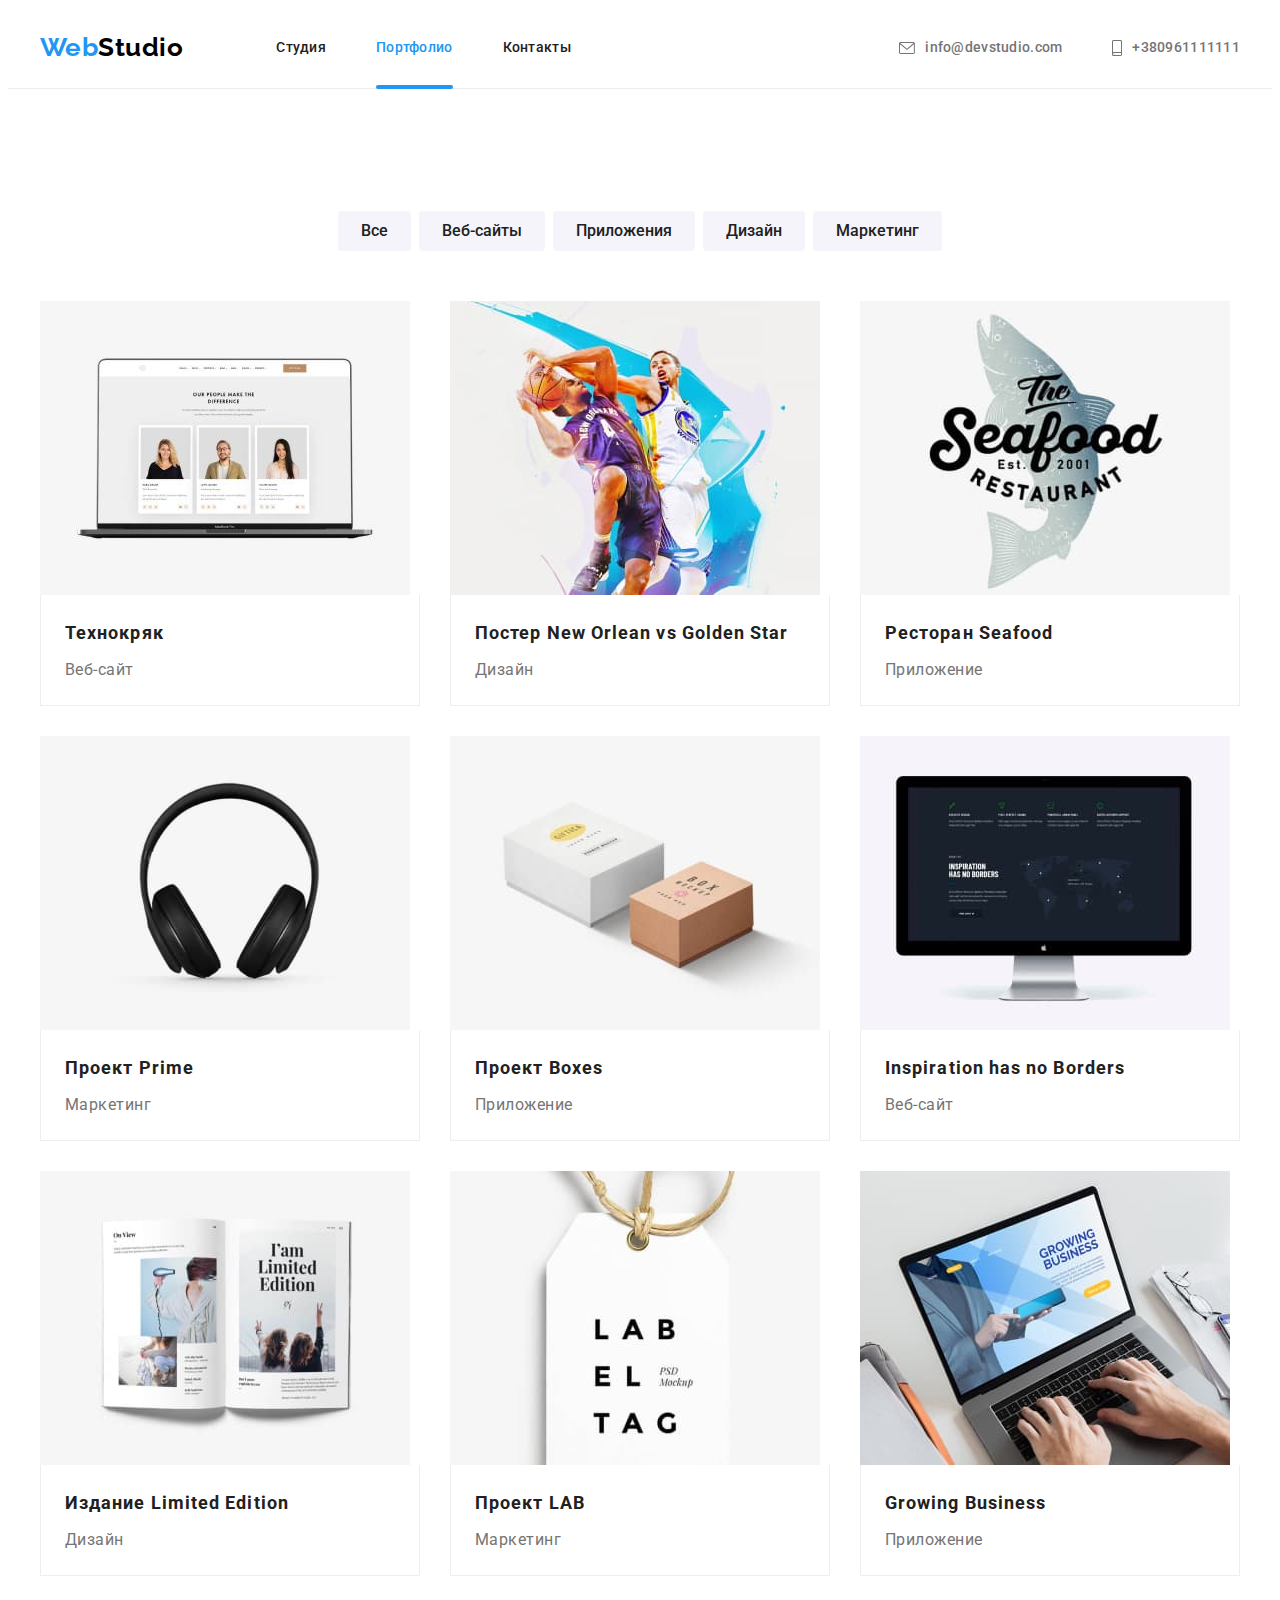
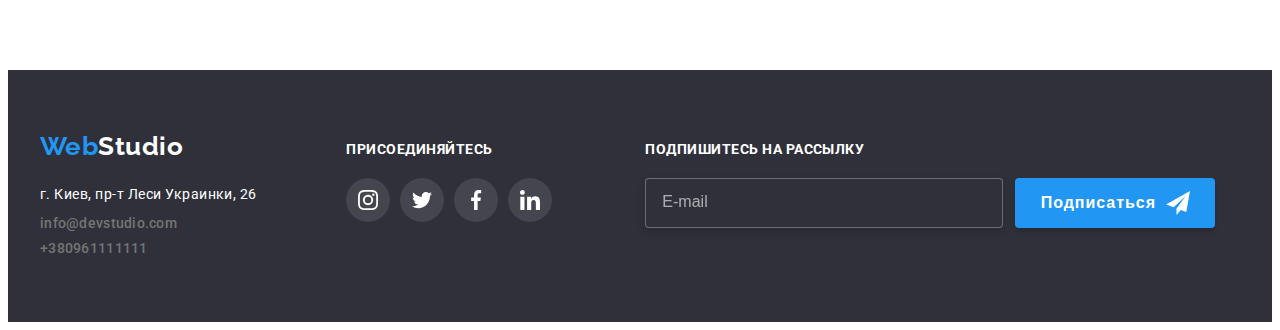
==== portfolio.html @ e036fa30 "clone repositories" ====
<!DOCTYPE html>
<html lang="ru">
  <head>
    <meta charset="UTF-8" />
    <meta http-equiv="X-UA-Compatible" content="IE=edge" />
    <meta name="viewport" content="width=device-width, initial-scale=1.0" />
    <title>Portfolio</title>
    <link rel="preconnect" href="https://fonts.googleapis.com" />
    <link rel="preconnect" href="https://fonts.gstatic.com" crossorigin />
    <link
      href="https://fonts.googleapis.com/css2?family=Raleway:wght@700&family=Roboto:wght@400;500;700;900&display=swap"
      rel="stylesheet"
    />
    <link
      rel="stylesheet"
      href="https://cdnjs.cloudflare.com/ajax/libs/modern-normalize/1.1.0/modern-normalize.min.css"
      integrity="sha512-wpPYUAdjBVSE4KJnH1VR1HeZfpl1ub8YT/NKx4PuQ5NmX2tKuGu6U/JRp5y+Y8XG2tV+wKQpNHVUX03MfMFn9Q=="
      crossorigin="anonymous"
      referrerpolicy="no-referrer"
    />
    <link rel="stylesheet" href="./css/style.css" />
  </head>
  <body class="body">
    <header class="page-header">
      <!-- Навигация по сайту -->
      <div class="container">
        <div class="container-flex">
          <nav class="container-flex">
            <a class="logo" href="./index.html" lang="en">
              <span class="logo-style">Web</span>Studio
            </a>
            <ul class="site-nav">
              <li class="list">
                <a class="link" href="./index.html">Студия</a>
              </li>

              <li class="list">
                <a class="link link-style" href="./portfolio.html">Портфолио</a>
              </li>

              <li class="list">
                <a class="link" href="">Контакты</a>
              </li>
            </ul>
          </nav>
          <!-- Контакты -->
          <ul class="contacts">
            <li class="list">
              <a class="link" href="mailto:info@devstudio.com">
                <svg class="contacts-icon" width="16px" height="12px">
                  <use href="./images/sprite.svg#icon-envelope"></use>
                </svg>
                info@devstudio.com
              </a>
            </li>

            <li class="list">
              <a class="link" href="tel:+380961111111">
                <svg class="contacts-icon" width="10px" height="16px">
                  <use href="./images/sprite.svg#icon-smartphone"></use>
                </svg>
                +380961111111
              </a>
            </li>
          </ul>
        </div>
      </div>
    </header>

    <!-- Продукты студии -->
    <main>
      <section class="section">
        <div class="container">
          <h2 class="hidden">Перечень продуктов</h2>
          <ul class="button">
            <li class="list">
              <button class="list-button" type="button">Все</button>
            </li>
            <li class="list">
              <button class="list-button" type="button">Веб-сайты</button>
            </li>
            <li class="list">
              <button class="list-button" type="button">Приложения</button>
            </li>
            <li class="list">
              <button class="list-button" type="button">Дизайн</button>
            </li>
            <li class="list">
              <button class="list-button" type="button">Маркетинг</button>
            </li>
          </ul>
          <ul class="products-list">
            <li class="our-products">
              <div class="product-card">
                <a class="link" href="">
                  <div class="product-thumb">
                    <img
                      src="./images/img-technokryak.jpg"
                      alt="Сайт технокряк"
                    />
                    <div class="product-overlay">
                      <p class="product-thumb-text">
                        Технокряк это современная площадка распространения
                        коронавируса. Компании используют эту платформу для
                        цифрового шпионажа и атак на защищённые сервера
                        конкурентов.
                      </p>
                    </div>
                  </div>

                  <div class="img-description">
                    <h3 class="item">Технокряк</h3>
                    <p class="item-description">Веб-сайт</p>
                  </div>
                </a>
              </div>
            </li>

            <li class="our-products">
              <div class="product-card">
                <a class="link" href="">
                  <div class="product-thumb">
                    <img
                      src="./images/img-poster.jpg"
                      alt="Постер NewNew Orlean vs Golden Star"
                    />
                    <div class="product-overlay">
                      <p class="product-thumb-text">
                        Технокряк это современная площадка распространения
                        коронавируса. Компании используют эту платформу для
                        цифрового шпионажа и атак на защищённые сервера
                        конкурентов.
                      </p>
                    </div>
                  </div>
                  <div class="img-description">
                    <h3 class="item">Постер New Orlean vs Golden Star</h3>
                    <p class="item-description">Дизайн</p>
                  </div>
                </a>
              </div>
            </li>

            <li class="our-products">
              <div class="product-card">
                <a class="link" href="">
                  <div class="product-thumb">
                    <img
                      src="./images/img-seafood.jpg"
                      alt="Приложение Ресторан Seafood"
                    />
                    <div class="product-overlay">
                      <p class="product-thumb-text">
                        Технокряк это современная площадка распространения
                        коронавируса. Компании используют эту платформу для
                        цифрового шпионажа и атак на защищённые сервера
                        конкурентов.
                      </p>
                    </div>
                  </div>

                  <div class="img-description">
                    <h3 class="item">Ресторан Seafood</h3>
                    <p class="item-description">Приложение</p>
                  </div>
                </a>
              </div>
            </li>

            <li class="our-products">
              <div class="product-card">
                <a class="link" href="">
                  <div class="product-thumb">
                    <img
                      src="./images/img-prime.jpg"
                      alt="Наушники, проект Prime"
                    />
                    <div class="product-overlay">
                      <p class="product-thumb-text">
                        Технокряк это современная площадка распространения
                        коронавируса. Компании используют эту платформу для
                        цифрового шпионажа и атак на защищённые сервера
                        конкурентов.
                      </p>
                    </div>
                  </div>

                  <div class="img-description">
                    <h3 class="item">Проект Prime</h3>
                    <p class="item-description">Маркетинг</p>
                  </div>
                </a>
              </div>
            </li>

            <li class="our-products">
              <div class="product-card">
                <a class="link" href="">
                  <div class="product-thumb">
                    <img src="./images/img-boxes.jpg" alt="Проект Boxes" />
                    <div class="product-overlay">
                      <p class="product-thumb-text">
                        Технокряк это современная площадка распространения
                        коронавируса. Компании используют эту платформу для
                        цифрового шпионажа и атак на защищённые сервера
                        конкурентов.
                      </p>
                    </div>
                  </div>

                  <div class="img-description">
                    <h3 class="item">Проект Boxes</h3>
                    <p class="item-description">Приложение</p>
                  </div>
                </a>
              </div>
            </li>

            <li class="our-products">
              <div class="product-card">
                <a class="link" href="">
                  <div class="product-thumb">
                    <img
                      src="./images/img-site.jpg"
                      alt="Веб-сайт Inspiration has no Borders"
                    />
                    <div class="product-overlay">
                      <p class="product-thumb-text">
                        Технокряк это современная площадка распространения
                        коронавируса. Компании используют эту платформу для
                        цифрового шпионажа и атак на защищённые сервера
                        конкурентов.
                      </p>
                    </div>
                  </div>

                  <div class="img-description">
                    <h3 class="item">Inspiration has no Borders</h3>
                    <p class="item-description">Веб-сайт</p>
                  </div>
                </a>
              </div>
            </li>

            <li class="our-products">
              <div class="product-card">
                <a class="link" href="">
                  <div class="product-thumb">
                    <img
                      src="./images/img-design.jpg"
                      alt="Презинтация книги, Издание Limited Edition"
                    />
                    <div class="product-overlay">
                      <p class="product-thumb-text">
                        Технокряк это современная площадка распространения
                        коронавируса. Компании используют эту платформу для
                        цифрового шпионажа и атак на защищённые сервера
                        конкурентов.
                      </p>
                    </div>
                  </div>

                  <div class="img-description">
                    <h3 class="item">Издание Limited Edition</h3>
                    <p class="item-description">Дизайн</p>
                  </div>
                </a>
              </div>
            </li>

            <li class="our-products">
              <div class="product-card">
                <a class="link" href="">
                  <div class="product-thumb">
                    <img src="./images/img-lab.jpg" alt="Проект LAB" />
                    <div class="product-overlay">
                      <p class="product-thumb-text">
                        Технокряк это современная площадка распространения
                        коронавируса. Компании используют эту платформу для
                        цифрового шпионажа и атак на защищённые сервера
                        конкурентов.
                      </p>
                    </div>
                  </div>

                  <div class="img-description">
                    <h3 class="item">Проект LAB</h3>
                    <p class="item-description">Маркетинг</p>
                  </div>
                </a>
              </div>
            </li>

            <li class="our-products">
              <div class="product-card">
                <a class="link" href="">
                  <div class="product-thumb">
                    <img
                      src="./images/img-app.jpg"
                      alt="Презентация приложения GrowingBusiness"
                    />
                    <div class="product-overlay">
                      <p class="product-thumb-text">
                        Технокряк это современная площадка распространения
                        коронавируса. Компании используют эту платформу для
                        цифрового шпионажа и атак на защищённые сервера
                        конкурентов.
                      </p>
                    </div>
                  </div>

                  <div class="img-description">
                    <h3 class="item">Growing Business</h3>
                    <p class="item-description">Приложение</p>
                  </div>
                </a>
              </div>
            </li>
          </ul>
        </div>
      </section>
    </main>
    <!-- Подвал -->
    <footer class="footer">
      <div class="container footer-container">
        <div class="contact-thumb">
          <a class="logo" href="./index.html" lang="en">
            <span class="logo-style">Web</span
            ><span class="logo-style-footer">Studio</span></a
          >
          <address class="footer-text">г. Киев, пр-т Леси Украинки, 26</address>
          <ul class="footer-contacts-list">
            <li class="list">
              <a class="link" href="mailto:info@devstudio.com"
                >info@devstudio.com</a
              >
            </li>

            <li class="list">
              <a class="link" href="tel:+380961111111">+380961111111</a>
            </li>
          </ul>
        </div>
        <div class="social-footer">
          <p class="social-text">присоединяйтесь</p>
          <div class="social-flex">
            <a class="footer-social-link" href="">
              <svg class="social-icon" width="20px" height="20px">
                <use href="./images/sprite.svg#icon-instagram"></use>
              </svg>
            </a>
            <a class="footer-social-link" href="">
              <svg class="social-icon" width="20px" height="20px">
                <use href="./images/sprite.svg#icon-twitter"></use>
              </svg>
            </a>
            <a class="footer-social-link" href="">
              <svg class="social-icon" width="20px" height="20px">
                <use href="./images/sprite.svg#icon-facebook"></use>
              </svg>
            </a>
            <a class="footer-social-link" href="">
              <svg class="social-icon" width="20px" height="20px">
                <use href="./images/sprite.svg#icon-linkedin"></use>
              </svg>
            </a>
          </div>
        </div>
        <form class="form-footer">
          <div class="form-direction">
            <label for="mail" class="form-label">Подпишитесь на рассылку</label>
            <input
              type="email"
              name="mail"
              id="mail"
              class="form-input"
              placeholder="E-mail"
            />
          </div>
          <button class="footer-btn" type="submit">
            Подписаться
            <svg class="icon-send" width="24px" height="24px">
              <use href="./images/sprite.svg#icon-send"></use>
            </svg>
          </button>
        </form>
      </div>
    </footer>
  </body>
</html>
---- css/style.css ----
/* Utilites */

:root {
  --primery-text-color: #757575;
  --title-text-color: #212121;
  --accent-color: #fff;
  --style-color: #2196f3;
  --gap: 30px;
  --section-gap: 50px;
  --social-links-color: #afb1b8;
}

body {
  color: var(--primery-text-color);
  font-family: Roboto, sans-serif;
  letter-spacing: 0.03em;
  background-color: var(--accent-color);
}

h1,
h2,
h3,
h4,
h5,
h6,
ul,
p {
  margin: 0;
  padding: 0;
  list-style: none;
}

.link {
  text-decoration: none;
}

img {
  max-width: 100%;
  height: auto;
  display: block;
}

.container {
  width: 1200px;
  margin-left: auto;
  margin-right: auto;
  padding-left: 15px;
  padding-right: 15px;
}

.container-flex {
  display: flex;
  align-items: center;
}

.hidden {
  visibility: hidden;
}

/* Header */

.page-header {
  border-bottom: 1px solid #ececec;
  /* height: 80px; */
}

/* Logo */

.logo {
  font-family: Raleway, sans-serif;
  font-weight: 700;
  font-size: 26px;
  line-height: 1.3;
  text-decoration: none;

  color: #000;

  margin-right: 93px;
}

.logo-style {
  color: var(--style-color);
}

.logo-style-footer {
  color: var(--accent-color);
}

/* Site navigation */

.site-nav {
  display: flex;
  align-items: center;
}

.site-nav .list + .list {
  margin-left: var(--section-gap);
}

.site-nav .link {
  font-weight: 500;
  font-size: 14px;
  line-height: 1.14;
  letter-spacing: 0.02em;
  text-decoration: none;

  padding-top: 32px;
  padding-bottom: 32px;

  color: var(--title-text-color);

  transition: color 250ms cubic-bezier(0.4, 0, 0.2, 1);
}

.site-nav .link:hover,
.site-nav .link:focus {
  color: var(--style-color);
}

.site-nav .link-style {
  color: var(--style-color);
  position: relative;
}

.site-nav .link-style::after {
  content: '';
  width: 100%;
  height: 4px;

  position: absolute;
  bottom: -1px;

  background-color: var(--style-color);
  border-radius: 2px;
}

/* Contacts */

.contacts {
  display: flex;
  margin-left: auto;
  align-items: center;
}

.contacts .list + .list {
  margin-left: var(--section-gap);
}

.contacts .link {
  text-decoration: none;
  font-weight: 500;
  font-size: 14px;
  line-height: 1.14;
  letter-spacing: 0.02em;

  padding-top: 32px;
  padding-bottom: 32px;

  color: inherit;
  transition: color 250ms cubic-bezier(0.4, 0, 0.2, 1);
}

.contacts .link:hover,
.contacts .link:focus {
  color: var(--style-color);
}

.list .link {
  display: flex;
  align-items: center;
}

.contacts-icon {
  margin-right: 10px;
  fill: currentColor;
}

/* Hero */

.hero {
  background-color: #2f303a;
  text-align: center;
  padding-top: 200px;
  padding-bottom: 280px;
  max-width: 1600px;

  margin-left: auto;
  margin-right: auto;

  background-image: linear-gradient(
      to right,
      rgba(47, 48, 58, 0.4),
      rgba(47, 48, 58, 0.4)
    ),
    url(../images/img.jpg);
  background-repeat: no-repeat;
  background-size: cover;
  background-position: center;
}

.hero-title {
  font-weight: 900;
  font-size: 44px;
  line-height: 1.36;
  letter-spacing: 0.06em;
  text-transform: uppercase;
  color: var(--accent-color);

  max-width: 696px;
  margin-bottom: var(--gap);
  margin-left: auto;
  margin-right: auto;
}

.hero-btn {
  cursor: pointer;
  font-weight: 700;
  font-size: 16px;
  line-height: 1.87;
  align-items: center;
  letter-spacing: 0.06em;
  box-shadow: 0px 4px 4px rgba(0, 0, 0, 0.15);

  color: var(--accent-color);
  background-color: var(--style-color);

  padding: 10px 32px;
  border: 1px solid transparent;
  border-radius: 4px;
  transition: background-color 250ms cubic-bezier(0.4, 0, 0.2, 1);
}

.hero-btn:hover,
.hero-btn:focus {
  background-color: #188ce8;
}

.backdrop {
  position: fixed;
  top: 0;
  left: 0;
  width: 100%;
  height: 100%;
  z-index: 10;

  opacity: 1;
  background: rgba(0, 0, 0, 0.2);
  transition: opacity 250ms cubic-bezier(0.4, 0, 0.2, 1),
    visibility 250ms cubic-bezier(0.4, 0, 0.2, 1);
}

.backdrop.is-hidden {
  opacity: 0;
  pointer-events: none;
  visibility: hidden;
}

.modal {
  position: absolute;
  top: 50%;
  left: 50%;
  transform: translate(-50%, -50%) scale(1);

  min-width: 528px;
  min-height: 581px;

  background: var(--accent-color);
  box-shadow: 0px 1px 3px rgba(0, 0, 0, 0.12), 0px 1px 1px rgba(0, 0, 0, 0.14),
    0px 2px 1px rgba(0, 0, 0, 0.2);
  border-radius: 4px;

  transition: transform 250ms cubic-bezier(0.4, 0, 0.2, 1);
}

.modal-title {
  margin-top: 40px;
  margin-bottom: 12px;

  font-weight: 700;
  font-size: 20px;
  line-height: 1.15;
  color: var(--title-text-color);
}

.form-modal {
  margin-left: auto;
  margin-right: auto;
  width: 448px;
}

.modal-label {
  position: relative;
  display: flex;
  flex-direction: column;
}

.modal-label + .modal-label {
  margin-top: 10px;
}

.modal-label:focus-within .modal-icon {
  fill: var(--style-color);
}

.modal-label:focus-within .comment {
  border-color: var(--style-color);
}

.modal-label:hover .modal-input,
.modal-label:focus .modal-input {
  border-color: var(--style-color);
}

.modal-label:hover .modal-icon {
  fill: var(--style-color);
}

.form-text {
  margin-bottom: 4px;

  text-align: start;
  font-size: 12px;
  line-height: 1.16;
  letter-spacing: 0.01em;

  color: var(--primery-text-color);
}

.modal-input {
  width: 448px;
  height: 40px;

  padding-left: 42px;

  border: 1px solid rgba(33, 33, 33, 0.2);
  border-radius: 4px;
  outline: none;
  cursor: pointer;

  transition: border-color 250ms cubic-bezier(0.4, 0, 0.2, 1);
}

.modal-input:focus-within {
  border-color: var(--style-color);
}

.modal-icon {
  position: absolute;
  bottom: 11px;
  left: 12px;

  cursor: pointer;

  transition: fill 250ms cubic-bezier(0.4, 0, 0.2, 1);
}

.comment {
  margin-bottom: 4px;
  width: 448px;
  height: 120px;

  padding: 12px 16px;

  resize: none;

  border: 1px solid rgba(33, 33, 33, 0.2);
  box-sizing: border-box;
  border-radius: 4px;
  outline: none;
  cursor: pointer;

  transition: border-color 250ms cubic-bezier(0.4, 0, 0.2, 1);
}

.comment::placeholder {
  font-size: 14px;
  line-height: 1.14;
  letter-spacing: 0.01em;

  color: rgba(117, 117, 117, 0.5);
}

.comment:hover,
.comment:focus {
  border-color: var(--style-color);
}

.form-policy {
  position: relative;
  display: flex;
  margin-top: 20px;
  margin-bottom: var(--gap);
  align-items: center;
  justify-content: center;
  cursor: pointer;
}

.form-policy .modal-label {
  font-size: 14px;
  line-height: 1.71;
  letter-spacing: 0.03em;
  color: var(--primery-text-color);
}

.checkbox {
  position: absolute;
  width: 1px;
  height: 1px;
  margin: -1px;
  border: 0;
  padding: 0;
  clip: rect(0 0 0 0);
  overflow: hidden;
}

.icon-check {
  width: 16px;
  height: 15px;
  border: 2px solid #212121;
  border-radius: 4px;
}

.checkbox:checked + .icon-check {
  border-color: var(--style-color);
  background-color: var(--style-color);
  background-image: url('../images/check.svg');
  background-size: contain;
  background-origin: border-box;
}

.modal-label {
  margin-left: 7px;
}

.policy-term {
  color: var(--style-color);
  font-size: 14px;
  line-height: 1.71;
  letter-spacing: 0.03em;
}

.send-button {
  margin-right: auto;
  margin-left: auto;

  height: 50px;
  width: 200px;

  background: var(--style-color);
  box-shadow: 0px 4px 4px rgba(0, 0, 0, 0.15);
  border: 1px solid transparent;
  border-radius: 4px;

  cursor: pointer;
  font-weight: bold;
  font-size: 16px;
  line-height: 1.87;
  letter-spacing: 0.06em;

  color: var(--accent-color);

  transition: background 250ms cubic-bezier(0.4, 0, 0.2, 1);
}

.send-button:hover,
.send-button:focus {
  background: #188ce8;
}

.backdrop.is-hidden .modal {
  transform: translate(-50%, -50%) scale(0.1);
}

.close-btn {
  position: absolute;
  top: 8px;
  right: 8px;

  width: 30px;
  height: 30px;
  border-radius: 50%;

  background: #ffffff;
  border: 1px solid rgba(0, 0, 0, 0.1);
  cursor: pointer;

  transition: fill 250ms cubic-bezier(0.4, 0, 0.2, 1);
}

.close-btn:hover,
.close-btn:focus {
  fill: var(--style-color);
}

/* Sections */

.section {
  padding-top: 94px;
  padding-bottom: 94px;
}

/* Features */

.section-title {
  font-weight: 700;
  font-size: 36px;
  line-height: 1.16;
  text-align: center;
  color: var(--title-text-color);
}

.section-subtitle {
  font-weight: 700;
  font-size: 14px;
  line-height: 1.14;
  text-transform: uppercase;
  color: var(--title-text-color);
  margin-bottom: 10px;
}

.section-text {
  font-size: 14px;
  line-height: 1.71;
}

.section-color {
  background-color: #f5f4fa;
}

.features-list {
  display: flex;
  flex-wrap: wrap;
  margin-left: calc(-1 * var(--gap));
  margin-top: calc(-1 * var(--gap));
}

.features-list > .list {
  flex-basis: calc(100% / 4 - var(--gap));
  margin-left: var(--gap);
  margin-top: var(--gap);
}

.background-icon {
  display: flex;
  background: #f5f4fa;
  border-radius: 4px;
  align-items: center;

  margin-bottom: var(--gap);
  height: 120px;
}

.feature-icon {
  margin-left: auto;
  margin-right: auto;
}

/* Our classes */

.section-gap {
  padding-top: 0;
}

.section-title {
  margin-bottom: var(--section-gap);
}

.images-list {
  display: flex;
  flex-wrap: wrap;
  margin-left: calc(-1 * var(--gap));
  margin-top: calc(-1 * var(--gap));
}

.images-list > .image {
  flex-basis: calc(100% / 3 - 30px);
  margin-left: var(--gap);
  margin-top: var(--gap);
}

.image {
  position: relative;
}

.image-description {
  position: absolute;
  top: 224px;
  min-width: 370px;
  min-height: 70px;

  background: rgba(47, 48, 58, 0.8);

  font-weight: 700;
  font-size: 14px;
  line-height: 1.14;
  text-align: center;
  text-transform: uppercase;

  color: #ffffff;
  padding-top: 27px;
}

/* Our team */

section-title {
  margin-bottom: var(--section-gap);
}

.team-list {
  display: flex;
  flex-wrap: wrap;
  margin-left: calc(-1 * var(--gap));
  margin-top: calc(-1 * var(--gap));
}

.team-list > .team-member {
  flex-basis: calc(100% / 4 - 30px);
  margin-left: var(--gap);
  margin-top: var(--gap);

  background-color: var(--accent-color);
  box-shadow: 0px 1px 3px rgba(0, 0, 0, 0.12), 0px 1px 1px rgba(0, 0, 0, 0.14),
    0px 2px 1px rgba(0, 0, 0, 0.2);
  border-radius: 0px 0px 4px 4px;
}

.userpic {
  font-weight: 500;
  font-size: 16px;
  line-height: 1.87;
  text-align: center;
  color: var(--title-text-color);
  margin-bottom: 10px;
}

.userpic-description {
  font-size: 16px;
  line-height: 1.87;
  text-align: center;
  margin-bottom: 16px;
}

.card-userpic {
  padding-top: 30px;
  padding-bottom: 30px;
}

.img-container {
  display: flex;
  justify-content: center;
}

.social-link {
  display: flex;
  border: none;
  border-radius: 50%;
  height: 44px;
  width: 44px;
  justify-content: center;
  align-items: center;
  color: var(--social-links-color);
  transition: background-color 250ms cubic-bezier(0.4, 0, 0.2, 1),
    color 250ms cubic-bezier(0.4, 0, 0.2, 1);
}

.social-link:hover,
.social-link:focus {
  color: var(--accent-color);
  background-color: var(--style-color);
}

.social-icon {
  fill: currentColor;
}

.card-userpic .social-link + .social-link {
  margin-left: 10px;
}

/* Company */

.company-list {
  display: flex;
}

.company-item + .company-item {
  margin-left: var(--gap);
}

.company-link {
  display: flex;
  justify-content: center;
  align-items: center;
  width: 170px;
  height: 92px;
  border: 1px solid #afb1b8;
  filter: drop-shadow(0px 4px 4px rgba(0, 0, 0, 0.25));
  border-radius: 4px;
  fill: var(--social-links-color);
  transition: fill 250ms cubic-bezier(0.4, 0, 0.2, 1),
    border-color 250ms cubic-bezier(0.4, 0, 0.2, 1);
}

.company-link:hover,
.company-link:focus {
  fill: var(--style-color);
  border-color: var(--style-color);
}

/* Buttons*/

.button {
  display: flex;
  justify-content: center;
  margin-bottom: var(--section-gap);
}

.button .list-button {
  color: var(--title-text-color);
  background-color: #f5f4fa;
  cursor: pointer;

  transition: background-color 250ms cubic-bezier(0.4, 0, 0.2, 1),
    color 250ms cubic-bezier(0.4, 0, 0.2, 1),
    box-shadow 250ms cubic-bezier(0.4, 0, 0.2, 1);
}

.button .list-button:focus,
.button .list-button:hover {
  color: var(--accent-color);
  background-color: var(--style-color);
  box-shadow: 0px 3px 1px rgba(0, 0, 0, 0.1), 0px 1px 2px rgba(0, 0, 0, 0.08),
    0px 2px 2px rgba(0, 0, 0, 0.12);
}

.button .list + .list {
  margin-left: 8px;
}

.list-button {
  font-family: inherit;
  font-weight: 500;
  font-size: 16px;
  line-height: 1.62;
  text-align: center;

  padding: 6px 22px;

  border: 1px solid transparent;
  border-radius: 4px;
}

/* Our produtcs */

.products-list {
  display: flex;
  flex-wrap: wrap;
  margin-left: calc(-1 * var(--gap));
  margin-top: calc(-1 * var(--gap));
}

.products-list > .our-products {
  flex-basis: calc(100% / 3 - var(--gap));
  margin-left: var(--gap);
  margin-top: var(--gap);

  transition: box-shadow 250ms cubic-bezier(0.4, 0, 0.2, 1);
}

.our-products:hover,
.our-products:focus {
  box-shadow: 0px 1px 1px rgba(0, 0, 0, 0.12), 0px 4px 4px rgba(0, 0, 0, 0.06),
    1px 4px 6px rgba(0, 0, 0, 0.16);
}

.product-card .link {
  color: inherit;
}

.product-thumb {
  position: relative;
  overflow: hidden;
}

.product-overlay {
  position: absolute;
  transform: translateY(100%);

  top: 0;
  left: 0;
  width: 100%;
  height: 100%;

  background: rgba(33, 150, 243, 0.9);
  transition: transform 250ms cubic-bezier(0.4, 0, 0.2, 1);
}

.our-products:hover .product-overlay,
.our-products:focus .product-overlay {
  opacity: 1;
  transform: translateY(0);
}

.product-thumb-text {
  position: absolute;

  bottom: 173px;
  top: 63px;
  padding-left: 24px;
  padding-right: 24px;

  font-size: 18px;
  line-height: 1.55;
  color: var(--accent-color);
}

.img-description {
  padding: 20px 24px;
  border-bottom: 1px solid #eeeeee;
  border-left: 1px solid #eeeeee;
  border-right: 1px solid #eeeeee;
}

.item {
  font-weight: 700;
  font-size: 18px;
  line-height: 2;
  letter-spacing: 0.06em;
  color: var(--title-text-color);
  margin-bottom: 4px;
}

.item-description {
  font-size: 16px;
  line-height: 1.87;
}

/* Footer */

.footer {
  background-color: #2f303a;
}

.footer-container {
  display: flex;
}

.contact-thumb {
  padding-top: 60px;
  padding-bottom: 60px;
}

.footer .link {
  text-decoration: none;
  font-weight: 500;
  font-size: 14px;
  line-height: 1.14;
  letter-spacing: 0.02em;
  color: inherit;

  transition: color 250ms cubic-bezier(0.4, 0, 0.2, 1);
}

.footer .link:hover,
.footer .link:focus {
  color: var(--style-color);
}

.footer-text {
  margin-bottom: 9px;
  margin-top: 20px;

  color: var(--accent-color);
  font-style: normal;
  font-size: 14px;
  line-height: 1.71;
}

.footer-contacts-list .list + .list {
  margin-top: 9px;
}

.social-footer {
  margin-left: 70px;
  padding-top: 72px;
  padding-bottom: 100px;
}

.social-text {
  font-weight: 700;
  font-size: 14px;
  line-height: 1.14;
  text-transform: uppercase;

  color: var(--accent-color);

  margin-bottom: 20px;
}

.social-flex {
  display: flex;
}

.footer-social-link {
  display: flex;
  border: none;
  border-radius: 50%;
  height: 44px;
  width: 44px;
  justify-content: center;
  align-items: center;
  color: var(--accent-color);
  background-color: rgba(255, 255, 255, 0.1);

  transition: background-color 250ms cubic-bezier(0.4, 0, 0.2, 1),
    color 250ms cubic-bezier(0.4, 0, 0.2, 1);
}

.footer-social-link:hover,
.footer-social-link:focus {
  color: var(--accent-color);
  background-color: var(--style-color);
}

.footer-social-link + .footer-social-link {
  margin-left: 10px;
}

.form-footer {
  display: flex;
  margin-left: 93px;
  padding-top: 72px;
  padding-bottom: 94px;

  font-weight: 700;
  font-size: 14px;
  line-height: 1.14;
  text-transform: uppercase;

  color: var(--accent-color);
}

.form-direction {
  display: flex;
  flex-direction: column;
}

.form-label {
  margin-bottom: 20px;
}

.form-input {
  width: 358px;
  height: 50px;
  background: #2f303a;

  color: rgba(255, 255, 255, 0.6);

  padding: 15px 295px 15px 16px;

  border: 1px solid rgba(255, 255, 255, 0.3);
  box-sizing: border-box;
  filter: drop-shadow(0px 4px 4px rgba(0, 0, 0, 0.15));
  border-radius: 4px;
}

.form-input::placeholder {
  font-size: 16px;
  line-height: 1.25;
  color: rgba(255, 255, 255, 0.6);
}

.footer-btn {
  display: flex;
  align-items: center;
  justify-content: center;

  margin-left: 12px;
  margin-top: 36px;
  height: 50px;
  width: 200px;

  background: var(--style-color);
  box-shadow: 0px 4px 4px rgba(0, 0, 0, 0.15);
  border: 1px solid transparent;
  border-radius: 4px;

  cursor: pointer;
  font-weight: bold;
  font-size: 16px;
  line-height: 1.87;
  letter-spacing: 0.06em;

  color: var(--accent-color);
}

.icon-send {
  margin-left: 10px;
  fill: currentColor;
}
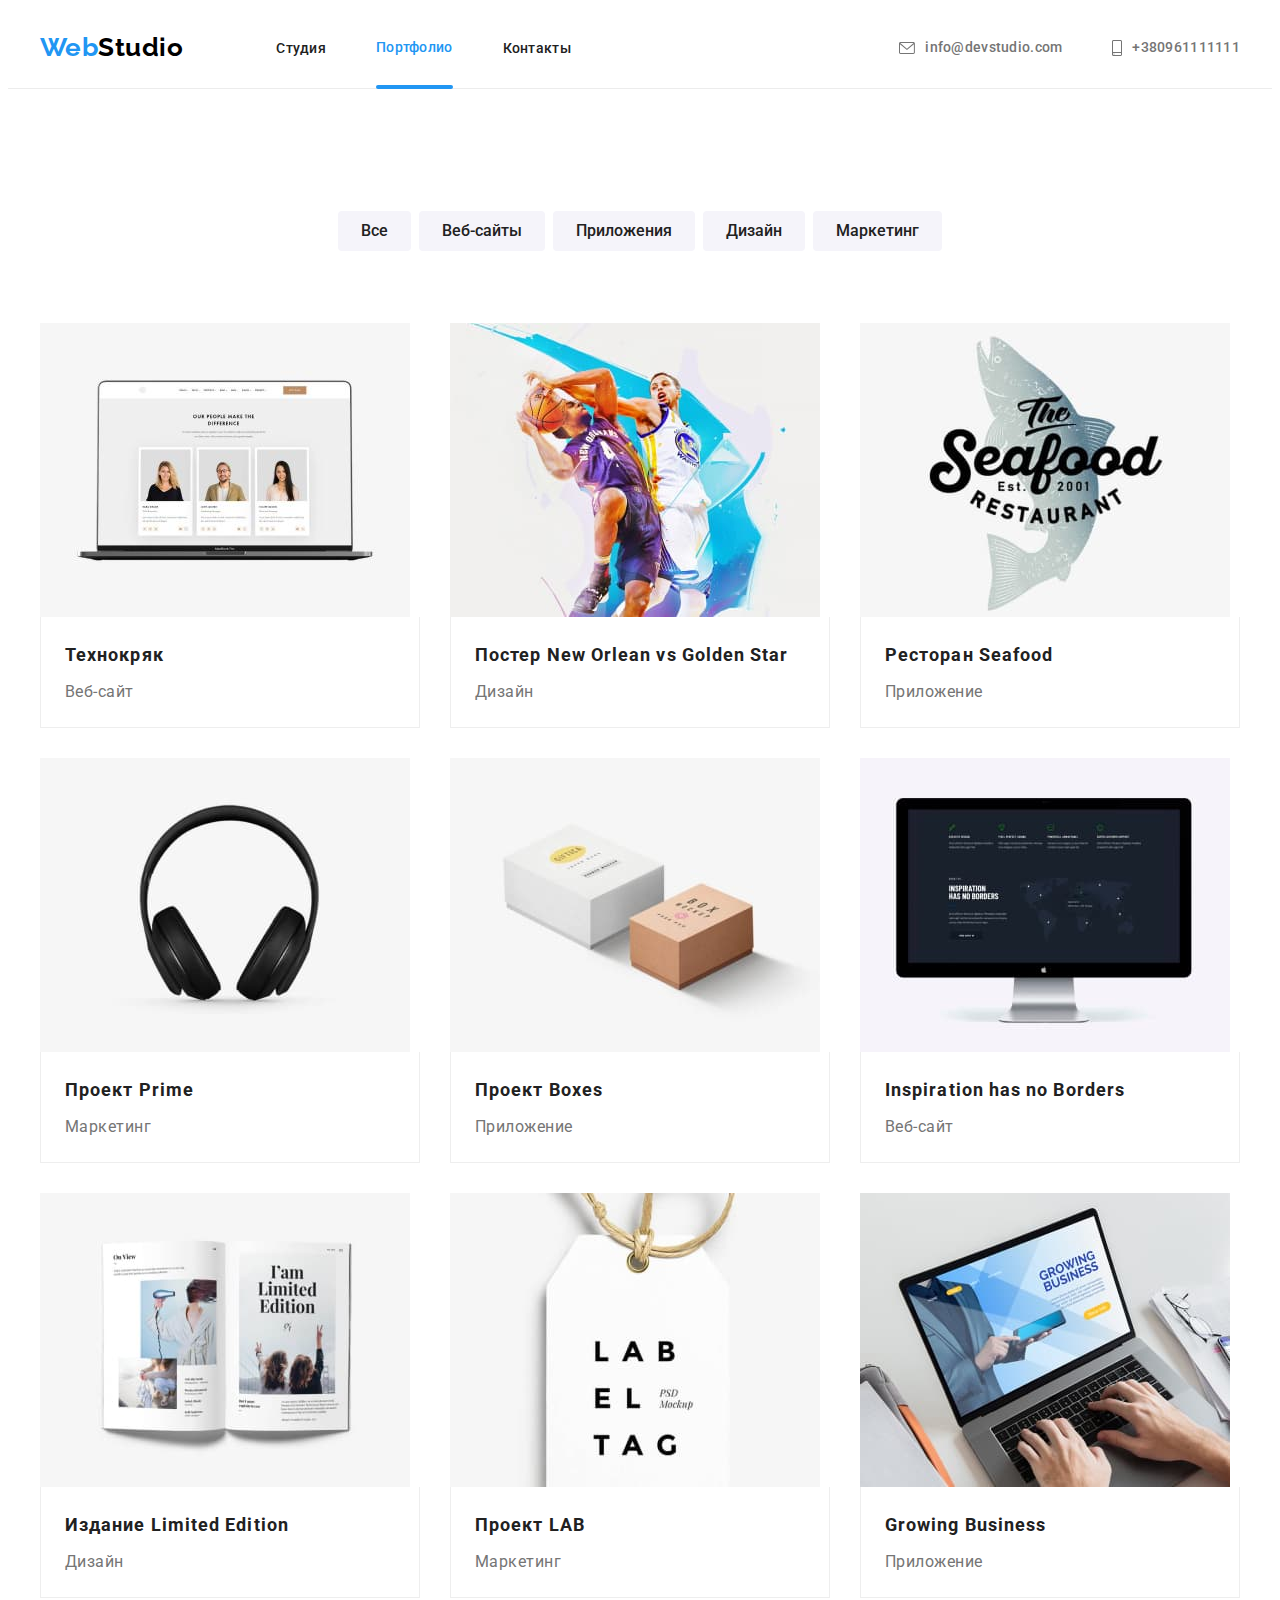
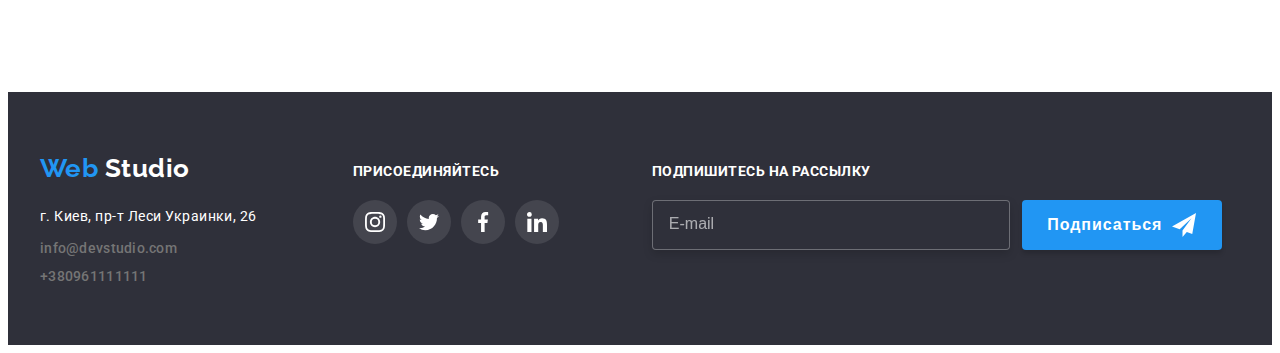
==== commit 34dba978: "add classes name on BEM" ====
--- a/portfolio.html
+++ b/portfolio.html
@@ -23,40 +23,49 @@
   <body class="body">
     <header class="page-header">
       <!-- Навигация по сайту -->
+
       <div class="container">
         <div class="container-flex">
-          <nav class="container-flex">
+          <nav class="navigation">
             <a class="logo" href="./index.html" lang="en">
-              <span class="logo-style">Web</span>Studio
-            </a>
+              <span class="logo__name logo__name--style">Web</span>Studio
+            </a>
+
             <ul class="site-nav">
-              <li class="list">
-                <a class="link" href="./index.html">Студия</a>
+              <li class="site-nav__list">
+                <a class="site-nav__link" href="./index.html">Студия</a>
               </li>
 
-              <li class="list">
-                <a class="link link-style" href="./portfolio.html">Портфолио</a>
+              <li class="site-nav__list">
+                <a
+                  class="site-nav__link site-nav__link--style"
+                  href="./portfolio.html"
+                >
+                  Портфолио
+                </a>
               </li>
 
-              <li class="list">
-                <a class="link" href="">Контакты</a>
+              <li class="site-nav__list">
+                <a class="site-nav__link" href="">Контакты</a>
               </li>
             </ul>
           </nav>
+
           <!-- Контакты -->
+
           <ul class="contacts">
-            <li class="list">
-              <a class="link" href="mailto:info@devstudio.com">
-                <svg class="contacts-icon" width="16px" height="12px">
+            <li class="contacts__list">
+              <a class="contacts__link" href="mailto:info@devstudio.com">
+                <svg class="contacts__icon" width="16px" height="12px">
                   <use href="./images/sprite.svg#icon-envelope"></use>
                 </svg>
                 info@devstudio.com
               </a>
             </li>
 
-            <li class="list">
-              <a class="link" href="tel:+380961111111">
-                <svg class="contacts-icon" width="10px" height="16px">
+            <li class="contacts__list">
+              <a class="contacts__link" href="tel:+380961111111">
+                <svg class="contacts__icon" width="10px" height="16px">
                   <use href="./images/sprite.svg#icon-smartphone"></use>
                 </svg>
                 +380961111111
@@ -71,315 +80,308 @@
     <main>
       <section class="section">
         <div class="container">
-          <h2 class="hidden">Перечень продуктов</h2>
-          <ul class="button">
-            <li class="list">
-              <button class="list-button" type="button">Все</button>
-            </li>
-            <li class="list">
-              <button class="list-button" type="button">Веб-сайты</button>
-            </li>
-            <li class="list">
-              <button class="list-button" type="button">Приложения</button>
-            </li>
-            <li class="list">
-              <button class="list-button" type="button">Дизайн</button>
-            </li>
-            <li class="list">
-              <button class="list-button" type="button">Маркетинг</button>
+          <h2 class="button hidden">Кнопки</h2>
+          <ul class="button__list">
+            <li class="button__item">
+              <button class="button__filter" type="button">Все</button>
+            </li>
+            <li class="button__item">
+              <button class="button__filter" type="button">Веб-сайты</button>
+            </li>
+            <li class="button__item">
+              <button class="button__filter" type="button">Приложения</button>
+            </li>
+            <li class="button__item">
+              <button class="button__filter" type="button">Дизайн</button>
+            </li>
+            <li class="button__item">
+              <button class="button__filter" type="button">Маркетинг</button>
             </li>
           </ul>
-          <ul class="products-list">
-            <li class="our-products">
-              <div class="product-card">
-                <a class="link" href="">
-                  <div class="product-thumb">
-                    <img
-                      src="./images/img-technokryak.jpg"
-                      alt="Сайт технокряк"
-                    />
-                    <div class="product-overlay">
-                      <p class="product-thumb-text">
-                        Технокряк это современная площадка распространения
-                        коронавируса. Компании используют эту платформу для
-                        цифрового шпионажа и атак на защищённые сервера
-                        конкурентов.
-                      </p>
-                    </div>
-                  </div>
-
-                  <div class="img-description">
-                    <h3 class="item">Технокряк</h3>
-                    <p class="item-description">Веб-сайт</p>
-                  </div>
-                </a>
-              </div>
-            </li>
-
-            <li class="our-products">
-              <div class="product-card">
-                <a class="link" href="">
-                  <div class="product-thumb">
-                    <img
-                      src="./images/img-poster.jpg"
-                      alt="Постер NewNew Orlean vs Golden Star"
-                    />
-                    <div class="product-overlay">
-                      <p class="product-thumb-text">
-                        Технокряк это современная площадка распространения
-                        коронавируса. Компании используют эту платформу для
-                        цифрового шпионажа и атак на защищённые сервера
-                        конкурентов.
-                      </p>
-                    </div>
-                  </div>
-                  <div class="img-description">
-                    <h3 class="item">Постер New Orlean vs Golden Star</h3>
-                    <p class="item-description">Дизайн</p>
-                  </div>
-                </a>
-              </div>
-            </li>
-
-            <li class="our-products">
-              <div class="product-card">
-                <a class="link" href="">
-                  <div class="product-thumb">
-                    <img
-                      src="./images/img-seafood.jpg"
-                      alt="Приложение Ресторан Seafood"
-                    />
-                    <div class="product-overlay">
-                      <p class="product-thumb-text">
-                        Технокряк это современная площадка распространения
-                        коронавируса. Компании используют эту платформу для
-                        цифрового шпионажа и атак на защищённые сервера
-                        конкурентов.
-                      </p>
-                    </div>
-                  </div>
-
-                  <div class="img-description">
-                    <h3 class="item">Ресторан Seafood</h3>
-                    <p class="item-description">Приложение</p>
-                  </div>
-                </a>
-              </div>
-            </li>
-
-            <li class="our-products">
-              <div class="product-card">
-                <a class="link" href="">
-                  <div class="product-thumb">
-                    <img
-                      src="./images/img-prime.jpg"
-                      alt="Наушники, проект Prime"
-                    />
-                    <div class="product-overlay">
-                      <p class="product-thumb-text">
-                        Технокряк это современная площадка распространения
-                        коронавируса. Компании используют эту платформу для
-                        цифрового шпионажа и атак на защищённые сервера
-                        конкурентов.
-                      </p>
-                    </div>
-                  </div>
-
-                  <div class="img-description">
-                    <h3 class="item">Проект Prime</h3>
-                    <p class="item-description">Маркетинг</p>
-                  </div>
-                </a>
-              </div>
-            </li>
-
-            <li class="our-products">
-              <div class="product-card">
-                <a class="link" href="">
-                  <div class="product-thumb">
-                    <img src="./images/img-boxes.jpg" alt="Проект Boxes" />
-                    <div class="product-overlay">
-                      <p class="product-thumb-text">
-                        Технокряк это современная площадка распространения
-                        коронавируса. Компании используют эту платформу для
-                        цифрового шпионажа и атак на защищённые сервера
-                        конкурентов.
-                      </p>
-                    </div>
-                  </div>
-
-                  <div class="img-description">
-                    <h3 class="item">Проект Boxes</h3>
-                    <p class="item-description">Приложение</p>
-                  </div>
-                </a>
-              </div>
-            </li>
-
-            <li class="our-products">
-              <div class="product-card">
-                <a class="link" href="">
-                  <div class="product-thumb">
-                    <img
-                      src="./images/img-site.jpg"
-                      alt="Веб-сайт Inspiration has no Borders"
-                    />
-                    <div class="product-overlay">
-                      <p class="product-thumb-text">
-                        Технокряк это современная площадка распространения
-                        коронавируса. Компании используют эту платформу для
-                        цифрового шпионажа и атак на защищённые сервера
-                        конкурентов.
-                      </p>
-                    </div>
-                  </div>
-
-                  <div class="img-description">
-                    <h3 class="item">Inspiration has no Borders</h3>
-                    <p class="item-description">Веб-сайт</p>
-                  </div>
-                </a>
-              </div>
-            </li>
-
-            <li class="our-products">
-              <div class="product-card">
-                <a class="link" href="">
-                  <div class="product-thumb">
-                    <img
-                      src="./images/img-design.jpg"
-                      alt="Презинтация книги, Издание Limited Edition"
-                    />
-                    <div class="product-overlay">
-                      <p class="product-thumb-text">
-                        Технокряк это современная площадка распространения
-                        коронавируса. Компании используют эту платформу для
-                        цифрового шпионажа и атак на защищённые сервера
-                        конкурентов.
-                      </p>
-                    </div>
-                  </div>
-
-                  <div class="img-description">
-                    <h3 class="item">Издание Limited Edition</h3>
-                    <p class="item-description">Дизайн</p>
-                  </div>
-                </a>
-              </div>
-            </li>
-
-            <li class="our-products">
-              <div class="product-card">
-                <a class="link" href="">
-                  <div class="product-thumb">
-                    <img src="./images/img-lab.jpg" alt="Проект LAB" />
-                    <div class="product-overlay">
-                      <p class="product-thumb-text">
-                        Технокряк это современная площадка распространения
-                        коронавируса. Компании используют эту платформу для
-                        цифрового шпионажа и атак на защищённые сервера
-                        конкурентов.
-                      </p>
-                    </div>
-                  </div>
-
-                  <div class="img-description">
-                    <h3 class="item">Проект LAB</h3>
-                    <p class="item-description">Маркетинг</p>
-                  </div>
-                </a>
-              </div>
-            </li>
-
-            <li class="our-products">
-              <div class="product-card">
-                <a class="link" href="">
-                  <div class="product-thumb">
-                    <img
-                      src="./images/img-app.jpg"
-                      alt="Презентация приложения GrowingBusiness"
-                    />
-                    <div class="product-overlay">
-                      <p class="product-thumb-text">
-                        Технокряк это современная площадка распространения
-                        коронавируса. Компании используют эту платформу для
-                        цифрового шпионажа и атак на защищённые сервера
-                        конкурентов.
-                      </p>
-                    </div>
-                  </div>
-
-                  <div class="img-description">
-                    <h3 class="item">Growing Business</h3>
-                    <p class="item-description">Приложение</p>
-                  </div>
-                </a>
-              </div>
+          <h3 class="proudct hidden">Перечень продуктов</h3>
+          <ul class="product__list">
+            <li class="product__item">
+              <a class="product__link" href="">
+                <div class="product__thumb">
+                  <img
+                    src="./images/img-technokryak.jpg"
+                    alt="Сайт технокряк"
+                  />
+                  <div class="product__overlay">
+                    <p class="product__text">
+                      Технокряк это современная площадка распространения
+                      коронавируса. Компании используют эту платформу для
+                      цифрового шпионажа и атак на защищённые сервера
+                      конкурентов.
+                    </p>
+                  </div>
+                </div>
+
+                <div class="product__content">
+                  <h3 class="product__name">Технокряк</h3>
+                  <p class="product__type">Веб-сайт</p>
+                </div>
+              </a>
+            </li>
+
+            <li class="product__item">
+              <a class="product__link" href="">
+                <div class="product__thumb">
+                  <img
+                    src="./images/img-poster.jpg"
+                    alt="Постер NewNew Orlean vs Golden Star"
+                  />
+                  <div class="product__overlay">
+                    <p class="product__text">
+                      Технокряк это современная площадка распространения
+                      коронавируса. Компании используют эту платформу для
+                      цифрового шпионажа и атак на защищённые сервера
+                      конкурентов.
+                    </p>
+                  </div>
+                </div>
+                <div class="product__content">
+                  <h3 class="product__name">
+                    Постер New Orlean vs Golden Star
+                  </h3>
+                  <p class="product__type">Дизайн</p>
+                </div>
+              </a>
+            </li>
+
+            <li class="product__item">
+              <a class="product__link" href="">
+                <div class="product__thumb">
+                  <img
+                    src="./images/img-seafood.jpg"
+                    alt="Приложение Ресторан Seafood"
+                  />
+                  <div class="product__overlay">
+                    <p class="product__text">
+                      Технокряк это современная площадка распространения
+                      коронавируса. Компании используют эту платформу для
+                      цифрового шпионажа и атак на защищённые сервера
+                      конкурентов.
+                    </p>
+                  </div>
+                </div>
+
+                <div class="product__content">
+                  <h3 class="product__name">Ресторан Seafood</h3>
+                  <p class="product__type">Приложение</p>
+                </div>
+              </a>
+            </li>
+
+            <li class="product__item">
+              <a class="product__link" href="">
+                <div class="product__thumb">
+                  <img
+                    src="./images/img-prime.jpg"
+                    alt="Наушники, проект Prime"
+                  />
+                  <div class="product__overlay">
+                    <p class="product__text">
+                      Технокряк это современная площадка распространения
+                      коронавируса. Компании используют эту платформу для
+                      цифрового шпионажа и атак на защищённые сервера
+                      конкурентов.
+                    </p>
+                  </div>
+                </div>
+
+                <div class="product__content">
+                  <h3 class="product__name">Проект Prime</h3>
+                  <p class="product__type">Маркетинг</p>
+                </div>
+              </a>
+            </li>
+
+            <li class="product__item">
+              <a class="product__link" href="">
+                <div class="product__thumb">
+                  <img src="./images/img-boxes.jpg" alt="Проект Boxes" />
+                  <div class="product__overlay">
+                    <p class="product__text">
+                      Технокряк это современная площадка распространения
+                      коронавируса. Компании используют эту платформу для
+                      цифрового шпионажа и атак на защищённые сервера
+                      конкурентов.
+                    </p>
+                  </div>
+                </div>
+
+                <div class="product__content">
+                  <h3 class="product__name">Проект Boxes</h3>
+                  <p class="product__type">Приложение</p>
+                </div>
+              </a>
+            </li>
+
+            <li class="product__item">
+              <a class="product__link" href="">
+                <div class="product__thumb">
+                  <img
+                    src="./images/img-site.jpg"
+                    alt="Веб-сайт Inspiration has no Borders"
+                  />
+                  <div class="product__overlay">
+                    <p class="product__text">
+                      Технокряк это современная площадка распространения
+                      коронавируса. Компании используют эту платформу для
+                      цифрового шпионажа и атак на защищённые сервера
+                      конкурентов.
+                    </p>
+                  </div>
+                </div>
+
+                <div class="product__content">
+                  <h3 class="product__name">Inspiration has no Borders</h3>
+                  <p class="product__type">Веб-сайт</p>
+                </div>
+              </a>
+            </li>
+
+            <li class="product__item">
+              <a class="product__link" href="">
+                <div class="product__thumb">
+                  <img
+                    src="./images/img-design.jpg"
+                    alt="Презинтация книги, Издание Limited Edition"
+                  />
+                  <div class="product__overlay">
+                    <p class="product__text">
+                      Технокряк это современная площадка распространения
+                      коронавируса. Компании используют эту платформу для
+                      цифрового шпионажа и атак на защищённые сервера
+                      конкурентов.
+                    </p>
+                  </div>
+                </div>
+
+                <div class="product__content">
+                  <h3 class="product__name">Издание Limited Edition</h3>
+                  <p class="product__type">Дизайн</p>
+                </div>
+              </a>
+            </li>
+
+            <li class="product__item">
+              <a class="product__link" href="">
+                <div class="product__thumb">
+                  <img src="./images/img-lab.jpg" alt="Проект LAB" />
+                  <div class="product__overlay">
+                    <p class="product__text">
+                      Технокряк это современная площадка распространения
+                      коронавируса. Компании используют эту платформу для
+                      цифрового шпионажа и атак на защищённые сервера
+                      конкурентов.
+                    </p>
+                  </div>
+                </div>
+
+                <div class="product__content">
+                  <h3 class="product__name">Проект LAB</h3>
+                  <p class="product__type">Маркетинг</p>
+                </div>
+              </a>
+            </li>
+
+            <li class="product__item">
+              <a class="product__link" href="">
+                <div class="product__thumb">
+                  <img
+                    src="./images/img-app.jpg"
+                    alt="Презентация приложения GrowingBusiness"
+                  />
+                  <div class="product__overlay">
+                    <p class="product__text">
+                      Технокряк это современная площадка распространения
+                      коронавируса. Компании используют эту платформу для
+                      цифрового шпионажа и атак на защищённые сервера
+                      конкурентов.
+                    </p>
+                  </div>
+                </div>
+
+                <div class="product__content">
+                  <h3 class="product__name">Growing Business</h3>
+                  <p class="product__type">Приложение</p>
+                </div>
+              </a>
             </li>
           </ul>
         </div>
       </section>
     </main>
+
     <!-- Подвал -->
+
     <footer class="footer">
       <div class="container footer-container">
-        <div class="contact-thumb">
+        <div class="footer-contacts">
           <a class="logo" href="./index.html" lang="en">
-            <span class="logo-style">Web</span
-            ><span class="logo-style-footer">Studio</span></a
-          >
-          <address class="footer-text">г. Киев, пр-т Леси Украинки, 26</address>
-          <ul class="footer-contacts-list">
-            <li class="list">
-              <a class="link" href="mailto:info@devstudio.com"
-                >info@devstudio.com</a
-              >
-            </li>
-
-            <li class="list">
-              <a class="link" href="tel:+380961111111">+380961111111</a>
+            <span class="logo__name--style">Web </span>
+            <span class="logo__style-footer">Studio</span>
+          </a>
+          <address class="footer-contacts__address">
+            г. Киев, пр-т Леси Украинки, 26
+          </address>
+          <ul class="footer-contacts__list">
+            <li class="footer-contacts__item">
+              <a class="footer-contacts__link" href="mailto:info@devstudio.com">
+                info@devstudio.com
+              </a>
+            </li>
+
+            <li class="footer-contacts__item">
+              <a class="footer-contacts__link" href="tel:+380961111111">
+                +380961111111
+              </a>
             </li>
           </ul>
         </div>
         <div class="social-footer">
-          <p class="social-text">присоединяйтесь</p>
-          <div class="social-flex">
-            <a class="footer-social-link" href="">
-              <svg class="social-icon" width="20px" height="20px">
+          <p class="social-footer__text">присоединяйтесь</p>
+          <div class="social-footer__flex">
+            <a class="social-footer__link" href="">
+              <svg class="social-footer__icon" width="20px" height="20px">
                 <use href="./images/sprite.svg#icon-instagram"></use>
               </svg>
             </a>
-            <a class="footer-social-link" href="">
-              <svg class="social-icon" width="20px" height="20px">
+            <a class="social-footer__link" href="">
+              <svg class="social-footer__icon" width="20px" height="20px">
                 <use href="./images/sprite.svg#icon-twitter"></use>
               </svg>
             </a>
-            <a class="footer-social-link" href="">
-              <svg class="social-icon" width="20px" height="20px">
+            <a class="social-footer__link" href="">
+              <svg class="social-footer__icon" width="20px" height="20px">
                 <use href="./images/sprite.svg#icon-facebook"></use>
               </svg>
             </a>
-            <a class="footer-social-link" href="">
-              <svg class="social-icon" width="20px" height="20px">
+            <a class="social-footer__link" href="">
+              <svg class="social-footer__icon" width="20px" height="20px">
                 <use href="./images/sprite.svg#icon-linkedin"></use>
               </svg>
             </a>
           </div>
         </div>
         <form class="form-footer">
-          <div class="form-direction">
-            <label for="mail" class="form-label">Подпишитесь на рассылку</label>
+          <div class="form-footer__direction">
+            <label for="mail" class="form-footer__label">
+              Подпишитесь на рассылку
+            </label>
             <input
               type="email"
               name="mail"
               id="mail"
-              class="form-input"
+              class="form-footer__input"
               placeholder="E-mail"
             />
           </div>
-          <button class="footer-btn" type="submit">
+          <button class="form-footer__btn" type="submit">
             Подписаться
-            <svg class="icon-send" width="24px" height="24px">
+            <svg class="form-footer__icon-send" width="24px" height="24px">
               <use href="./images/sprite.svg#icon-send"></use>
             </svg>
           </button>
--- a/css/style.css
+++ b/css/style.css
@@ -61,7 +61,13 @@
 
 .page-header {
   border-bottom: 1px solid #ececec;
-  /* height: 80px; */
+}
+
+/* Site navigation */
+
+.navigation {
+  display: flex;
+  align-items: center;
 }
 
 /* Logo */
@@ -78,26 +84,20 @@
   margin-right: 93px;
 }
 
-.logo-style {
+.logo__name--style {
   color: var(--style-color);
 }
 
-.logo-style-footer {
-  color: var(--accent-color);
-}
-
-/* Site navigation */
-
 .site-nav {
   display: flex;
   align-items: center;
 }
 
-.site-nav .list + .list {
+.site-nav__list + .site-nav__list {
   margin-left: var(--section-gap);
 }
 
-.site-nav .link {
+.site-nav__link {
   font-weight: 500;
   font-size: 14px;
   line-height: 1.14;
@@ -112,17 +112,18 @@
   transition: color 250ms cubic-bezier(0.4, 0, 0.2, 1);
 }
 
-.site-nav .link:hover,
-.site-nav .link:focus {
+.site-nav__link:hover,
+.site-nav__link:focus {
   color: var(--style-color);
 }
 
-.site-nav .link-style {
+.site-nav__link--style {
   color: var(--style-color);
   position: relative;
-}
-
-.site-nav .link-style::after {
+  display: flex;
+}
+
+.site-nav__link--style::after {
   content: '';
   width: 100%;
   height: 4px;
@@ -142,11 +143,11 @@
   align-items: center;
 }
 
-.contacts .list + .list {
+.contacts__list + .contacts__list {
   margin-left: var(--section-gap);
 }
 
-.contacts .link {
+.contacts__link {
   text-decoration: none;
   font-weight: 500;
   font-size: 14px;
@@ -160,17 +161,17 @@
   transition: color 250ms cubic-bezier(0.4, 0, 0.2, 1);
 }
 
-.contacts .link:hover,
-.contacts .link:focus {
+.contacts__link:hover,
+.contacts__link:focus {
   color: var(--style-color);
 }
 
-.list .link {
-  display: flex;
-  align-items: center;
-}
-
-.contacts-icon {
+.contacts__link {
+  display: flex;
+  align-items: center;
+}
+
+.contacts__icon {
   margin-right: 10px;
   fill: currentColor;
 }
@@ -198,7 +199,7 @@
   background-position: center;
 }
 
-.hero-title {
+.hero__title {
   font-weight: 900;
   font-size: 44px;
   line-height: 1.36;
@@ -212,7 +213,7 @@
   margin-right: auto;
 }
 
-.hero-btn {
+.hero__btn {
   cursor: pointer;
   font-weight: 700;
   font-size: 16px;
@@ -230,8 +231,8 @@
   transition: background-color 250ms cubic-bezier(0.4, 0, 0.2, 1);
 }
 
-.hero-btn:hover,
-.hero-btn:focus {
+.hero__btn:hover,
+.hero__btn:focus {
   background-color: #188ce8;
 }
 
@@ -249,10 +250,14 @@
     visibility 250ms cubic-bezier(0.4, 0, 0.2, 1);
 }
 
-.backdrop.is-hidden {
+.is-hidden {
   opacity: 0;
   pointer-events: none;
   visibility: hidden;
+}
+
+.backdrop.is-hidden .modal {
+  transform: translate(-50%, -50%) scale(0.1);
 }
 
 .modal {
@@ -272,7 +277,28 @@
   transition: transform 250ms cubic-bezier(0.4, 0, 0.2, 1);
 }
 
-.modal-title {
+.modal__close-btn {
+  position: absolute;
+  top: 8px;
+  right: 8px;
+
+  width: 30px;
+  height: 30px;
+  border-radius: 50%;
+
+  background: #ffffff;
+  border: 1px solid rgba(0, 0, 0, 0.1);
+  cursor: pointer;
+
+  transition: fill 250ms cubic-bezier(0.4, 0, 0.2, 1);
+}
+
+.modal__close-btn:hover,
+.modal__close-btn:focus {
+  fill: var(--style-color);
+}
+
+.modal__title {
   margin-top: 40px;
   margin-bottom: 12px;
 
@@ -282,40 +308,27 @@
   color: var(--title-text-color);
 }
 
-.form-modal {
+.modal-form {
   margin-left: auto;
   margin-right: auto;
   width: 448px;
 }
 
-.modal-label {
+.modal-form__label {
   position: relative;
   display: flex;
   flex-direction: column;
 }
 
-.modal-label + .modal-label {
+.modal-form__label + .modal-form__label {
   margin-top: 10px;
 }
 
-.modal-label:focus-within .modal-icon {
+.modal-form__label:focus-within {
   fill: var(--style-color);
 }
 
-.modal-label:focus-within .comment {
-  border-color: var(--style-color);
-}
-
-.modal-label:hover .modal-input,
-.modal-label:focus .modal-input {
-  border-color: var(--style-color);
-}
-
-.modal-label:hover .modal-icon {
-  fill: var(--style-color);
-}
-
-.form-text {
+.modal-form__text {
   margin-bottom: 4px;
 
   text-align: start;
@@ -326,7 +339,7 @@
   color: var(--primery-text-color);
 }
 
-.modal-input {
+.modal-form__input {
   width: 448px;
   height: 40px;
 
@@ -340,11 +353,16 @@
   transition: border-color 250ms cubic-bezier(0.4, 0, 0.2, 1);
 }
 
-.modal-input:focus-within {
+.modal-form__label:hover .modal-form__input,
+.modal-form__label:focus .modal-form__input {
   border-color: var(--style-color);
 }
 
-.modal-icon {
+.modal-form__input:focus-within {
+  border-color: var(--style-color);
+}
+
+.modal-form__icon {
   position: absolute;
   bottom: 11px;
   left: 12px;
@@ -354,7 +372,11 @@
   transition: fill 250ms cubic-bezier(0.4, 0, 0.2, 1);
 }
 
-.comment {
+.modal-form__label:hover .modal-form__icon {
+  fill: var(--style-color);
+}
+
+.modal-form__comment {
   margin-bottom: 4px;
   width: 448px;
   height: 120px;
@@ -372,7 +394,7 @@
   transition: border-color 250ms cubic-bezier(0.4, 0, 0.2, 1);
 }
 
-.comment::placeholder {
+.modal-form__comment::placeholder {
   font-size: 14px;
   line-height: 1.14;
   letter-spacing: 0.01em;
@@ -380,12 +402,13 @@
   color: rgba(117, 117, 117, 0.5);
 }
 
-.comment:hover,
-.comment:focus {
+.modal-form__comment:hover,
+.modal-form__comment:focus,
+.modal-form__comment:focus-within {
   border-color: var(--style-color);
 }
 
-.form-policy {
+.modal-form__policy {
   position: relative;
   display: flex;
   margin-top: 20px;
@@ -395,14 +418,7 @@
   cursor: pointer;
 }
 
-.form-policy .modal-label {
-  font-size: 14px;
-  line-height: 1.71;
-  letter-spacing: 0.03em;
-  color: var(--primery-text-color);
-}
-
-.checkbox {
+.modal-form__checkbox {
   position: absolute;
   width: 1px;
   height: 1px;
@@ -413,14 +429,14 @@
   overflow: hidden;
 }
 
-.icon-check {
+.modal-form__icon-check {
   width: 16px;
   height: 15px;
   border: 2px solid #212121;
   border-radius: 4px;
 }
 
-.checkbox:checked + .icon-check {
+.modal-form__checkbox:checked + .modal-form__icon-check {
   border-color: var(--style-color);
   background-color: var(--style-color);
   background-image: url('../images/check.svg');
@@ -428,18 +444,22 @@
   background-origin: border-box;
 }
 
-.modal-label {
-  margin-left: 7px;
-}
-
-.policy-term {
-  color: var(--style-color);
+.modal-form__term {
   font-size: 14px;
   line-height: 1.71;
   letter-spacing: 0.03em;
-}
-
-.send-button {
+  color: var(--primery-text-color);
+  margin-left: 7px;
+}
+
+.modal-form__link-term {
+  color: var(--style-color);
+  font-size: 14px;
+  line-height: 1.71;
+  letter-spacing: 0.03em;
+}
+
+.modal-form__send-button {
   margin-right: auto;
   margin-left: auto;
 
@@ -462,34 +482,9 @@
   transition: background 250ms cubic-bezier(0.4, 0, 0.2, 1);
 }
 
-.send-button:hover,
-.send-button:focus {
+.modal-form__send-button:hover,
+.modal-form__send-button:focus {
   background: #188ce8;
-}
-
-.backdrop.is-hidden .modal {
-  transform: translate(-50%, -50%) scale(0.1);
-}
-
-.close-btn {
-  position: absolute;
-  top: 8px;
-  right: 8px;
-
-  width: 30px;
-  height: 30px;
-  border-radius: 50%;
-
-  background: #ffffff;
-  border: 1px solid rgba(0, 0, 0, 0.1);
-  cursor: pointer;
-
-  transition: fill 250ms cubic-bezier(0.4, 0, 0.2, 1);
-}
-
-.close-btn:hover,
-.close-btn:focus {
-  fill: var(--style-color);
 }
 
 /* Sections */
@@ -499,17 +494,46 @@
   padding-bottom: 94px;
 }
 
-/* Features */
-
-.section-title {
+.section__title {
   font-weight: 700;
   font-size: 36px;
   line-height: 1.16;
   text-align: center;
   color: var(--title-text-color);
-}
-
-.section-subtitle {
+  margin-bottom: var(--section-gap);
+}
+
+/* Features */
+
+.features__list {
+  display: flex;
+  flex-wrap: wrap;
+  margin-left: calc(-1 * var(--gap));
+  margin-top: calc(-1 * var(--gap));
+}
+
+.features__item {
+  flex-basis: calc(100% / 4 - var(--gap));
+  margin-left: var(--gap);
+  margin-top: var(--gap);
+}
+
+.features__background-icon {
+  display: flex;
+  background: #f5f4fa;
+  border-radius: 4px;
+  align-items: center;
+
+  margin-bottom: var(--gap);
+  height: 120px;
+}
+
+.features__icon {
+  margin-left: auto;
+  margin-right: auto;
+}
+
+.features__subtitle {
   font-weight: 700;
   font-size: 14px;
   line-height: 1.14;
@@ -518,71 +542,34 @@
   margin-bottom: 10px;
 }
 
-.section-text {
+.features__text {
   font-size: 14px;
   line-height: 1.71;
 }
 
-.section-color {
-  background-color: #f5f4fa;
-}
-
-.features-list {
-  display: flex;
-  flex-wrap: wrap;
+/* Our classes */
+
+.section--gap {
+  padding-top: 0;
+}
+
+.images__list {
+  display: flex;
   margin-left: calc(-1 * var(--gap));
   margin-top: calc(-1 * var(--gap));
 }
 
-.features-list > .list {
-  flex-basis: calc(100% / 4 - var(--gap));
-  margin-left: var(--gap);
-  margin-top: var(--gap);
-}
-
-.background-icon {
-  display: flex;
-  background: #f5f4fa;
-  border-radius: 4px;
-  align-items: center;
-
-  margin-bottom: var(--gap);
-  height: 120px;
-}
-
-.feature-icon {
-  margin-left: auto;
-  margin-right: auto;
-}
-
-/* Our classes */
-
-.section-gap {
-  padding-top: 0;
-}
-
-.section-title {
-  margin-bottom: var(--section-gap);
-}
-
-.images-list {
-  display: flex;
-  flex-wrap: wrap;
-  margin-left: calc(-1 * var(--gap));
-  margin-top: calc(-1 * var(--gap));
-}
-
-.images-list > .image {
+.images__item {
+  position: relative;
+}
+
+.images__item {
   flex-basis: calc(100% / 3 - 30px);
   margin-left: var(--gap);
   margin-top: var(--gap);
 }
 
-.image {
-  position: relative;
-}
-
-.image-description {
+.images__description {
   position: absolute;
   top: 224px;
   min-width: 370px;
@@ -602,18 +589,18 @@
 
 /* Our team */
 
-section-title {
-  margin-bottom: var(--section-gap);
-}
-
-.team-list {
+.section--color {
+  background-color: #f5f4fa;
+}
+
+.team__list {
   display: flex;
   flex-wrap: wrap;
   margin-left: calc(-1 * var(--gap));
   margin-top: calc(-1 * var(--gap));
 }
 
-.team-list > .team-member {
+.team__member {
   flex-basis: calc(100% / 4 - 30px);
   margin-left: var(--gap);
   margin-top: var(--gap);
@@ -624,7 +611,12 @@
   border-radius: 0px 0px 4px 4px;
 }
 
-.userpic {
+.team__member-description {
+  padding-top: 30px;
+  padding-bottom: 30px;
+}
+
+.team__member-name {
   font-weight: 500;
   font-size: 16px;
   line-height: 1.87;
@@ -633,24 +625,19 @@
   margin-bottom: 10px;
 }
 
-.userpic-description {
+.team__member-direction {
   font-size: 16px;
   line-height: 1.87;
   text-align: center;
   margin-bottom: 16px;
 }
 
-.card-userpic {
-  padding-top: 30px;
-  padding-bottom: 30px;
-}
-
-.img-container {
+.team__img-container {
   display: flex;
   justify-content: center;
 }
 
-.social-link {
+.team__social-link {
   display: flex;
   border: none;
   border-radius: 50%;
@@ -663,31 +650,31 @@
     color 250ms cubic-bezier(0.4, 0, 0.2, 1);
 }
 
-.social-link:hover,
-.social-link:focus {
+.team__social-link:hover,
+.team__social-link:focus {
   color: var(--accent-color);
   background-color: var(--style-color);
 }
 
-.social-icon {
+.team__social-icon {
   fill: currentColor;
 }
 
-.card-userpic .social-link + .social-link {
+.team__social-link + .team__social-link {
   margin-left: 10px;
 }
 
 /* Company */
 
-.company-list {
-  display: flex;
-}
-
-.company-item + .company-item {
+.clients__list {
+  display: flex;
+}
+
+.clients__item + .clients__item {
   margin-left: var(--gap);
 }
 
-.company-link {
+.clients__link {
   display: flex;
   justify-content: center;
   align-items: center;
@@ -701,21 +688,25 @@
     border-color 250ms cubic-bezier(0.4, 0, 0.2, 1);
 }
 
-.company-link:hover,
-.company-link:focus {
+.clients__link:hover,
+.clients__link:focus {
   fill: var(--style-color);
   border-color: var(--style-color);
 }
 
 /* Buttons*/
 
-.button {
+.button__list {
   display: flex;
   justify-content: center;
   margin-bottom: var(--section-gap);
 }
 
-.button .list-button {
+.button__item + .button__item {
+  margin-left: 8px;
+}
+
+.button__filter {
   color: var(--title-text-color);
   background-color: #f5f4fa;
   cursor: pointer;
@@ -725,19 +716,15 @@
     box-shadow 250ms cubic-bezier(0.4, 0, 0.2, 1);
 }
 
-.button .list-button:focus,
-.button .list-button:hover {
+.button-list__filter-button:focus,
+.button__filter:hover {
   color: var(--accent-color);
   background-color: var(--style-color);
   box-shadow: 0px 3px 1px rgba(0, 0, 0, 0.1), 0px 1px 2px rgba(0, 0, 0, 0.08),
     0px 2px 2px rgba(0, 0, 0, 0.12);
 }
 
-.button .list + .list {
-  margin-left: 8px;
-}
-
-.list-button {
+.button__filter {
   font-family: inherit;
   font-weight: 500;
   font-size: 16px;
@@ -752,14 +739,14 @@
 
 /* Our produtcs */
 
-.products-list {
+.product__list {
   display: flex;
   flex-wrap: wrap;
   margin-left: calc(-1 * var(--gap));
   margin-top: calc(-1 * var(--gap));
 }
 
-.products-list > .our-products {
+.product__item {
   flex-basis: calc(100% / 3 - var(--gap));
   margin-left: var(--gap);
   margin-top: var(--gap);
@@ -767,22 +754,23 @@
   transition: box-shadow 250ms cubic-bezier(0.4, 0, 0.2, 1);
 }
 
-.our-products:hover,
-.our-products:focus {
+.product__item:hover,
+.product__item:focus {
   box-shadow: 0px 1px 1px rgba(0, 0, 0, 0.12), 0px 4px 4px rgba(0, 0, 0, 0.06),
     1px 4px 6px rgba(0, 0, 0, 0.16);
 }
 
-.product-card .link {
+.product__link {
   color: inherit;
-}
-
-.product-thumb {
+  text-decoration: none;
+}
+
+.product__thumb {
   position: relative;
   overflow: hidden;
 }
 
-.product-overlay {
+.product__overlay {
   position: absolute;
   transform: translateY(100%);
 
@@ -795,13 +783,13 @@
   transition: transform 250ms cubic-bezier(0.4, 0, 0.2, 1);
 }
 
-.our-products:hover .product-overlay,
-.our-products:focus .product-overlay {
+.product__item:hover .product__overlay,
+.product__item:focus .product__overlay {
   opacity: 1;
   transform: translateY(0);
 }
 
-.product-thumb-text {
+.product__text {
   position: absolute;
 
   bottom: 173px;
@@ -814,14 +802,14 @@
   color: var(--accent-color);
 }
 
-.img-description {
+.product__content {
   padding: 20px 24px;
   border-bottom: 1px solid #eeeeee;
   border-left: 1px solid #eeeeee;
   border-right: 1px solid #eeeeee;
 }
 
-.item {
+.product__name {
   font-weight: 700;
   font-size: 18px;
   line-height: 2;
@@ -830,7 +818,7 @@
   margin-bottom: 4px;
 }
 
-.item-description {
+.product__type {
   font-size: 16px;
   line-height: 1.87;
 }
@@ -845,12 +833,30 @@
   display: flex;
 }
 
-.contact-thumb {
+.footer-contacts {
   padding-top: 60px;
   padding-bottom: 60px;
 }
 
-.footer .link {
+.logo__style-footer {
+  color: var(--accent-color);
+}
+
+.footer-contacts__address {
+  margin-bottom: 9px;
+  margin-top: 20px;
+
+  color: var(--accent-color);
+  font-style: normal;
+  font-size: 14px;
+  line-height: 1.71;
+}
+
+.footer-contacts__item + .footer-contacts__item {
+  margin-top: 9px;
+}
+
+.footer-contacts__link {
   text-decoration: none;
   font-weight: 500;
   font-size: 14px;
@@ -861,23 +867,9 @@
   transition: color 250ms cubic-bezier(0.4, 0, 0.2, 1);
 }
 
-.footer .link:hover,
-.footer .link:focus {
+.footer-contacts__link:hover,
+.footer-contacts__link:focus {
   color: var(--style-color);
-}
-
-.footer-text {
-  margin-bottom: 9px;
-  margin-top: 20px;
-
-  color: var(--accent-color);
-  font-style: normal;
-  font-size: 14px;
-  line-height: 1.71;
-}
-
-.footer-contacts-list .list + .list {
-  margin-top: 9px;
 }
 
 .social-footer {
@@ -886,7 +878,7 @@
   padding-bottom: 100px;
 }
 
-.social-text {
+.social-footer__text {
   font-weight: 700;
   font-size: 14px;
   line-height: 1.14;
@@ -897,11 +889,11 @@
   margin-bottom: 20px;
 }
 
-.social-flex {
-  display: flex;
-}
-
-.footer-social-link {
+.social-footer__flex {
+  display: flex;
+}
+
+.social-footer__link {
   display: flex;
   border: none;
   border-radius: 50%;
@@ -916,13 +908,17 @@
     color 250ms cubic-bezier(0.4, 0, 0.2, 1);
 }
 
-.footer-social-link:hover,
-.footer-social-link:focus {
+.social-footer__link:hover,
+.social-footer__link:focus {
   color: var(--accent-color);
   background-color: var(--style-color);
 }
 
-.footer-social-link + .footer-social-link {
+.social-footer__icon {
+  fill: currentColor;
+}
+
+.social-footer__link + .social-footer__link {
   margin-left: 10px;
 }
 
@@ -940,16 +936,16 @@
   color: var(--accent-color);
 }
 
-.form-direction {
+.form-footer__direction {
   display: flex;
   flex-direction: column;
 }
 
-.form-label {
+.form-footer__label {
   margin-bottom: 20px;
 }
 
-.form-input {
+.form-footer__input {
   width: 358px;
   height: 50px;
   background: #2f303a;
@@ -964,13 +960,13 @@
   border-radius: 4px;
 }
 
-.form-input::placeholder {
+.form-footer__input::placeholder {
   font-size: 16px;
   line-height: 1.25;
   color: rgba(255, 255, 255, 0.6);
 }
 
-.footer-btn {
+.form-footer__btn {
   display: flex;
   align-items: center;
   justify-content: center;
@@ -994,7 +990,7 @@
   color: var(--accent-color);
 }
 
-.icon-send {
+.form-footer__icon-send {
   margin-left: 10px;
   fill: currentColor;
 }
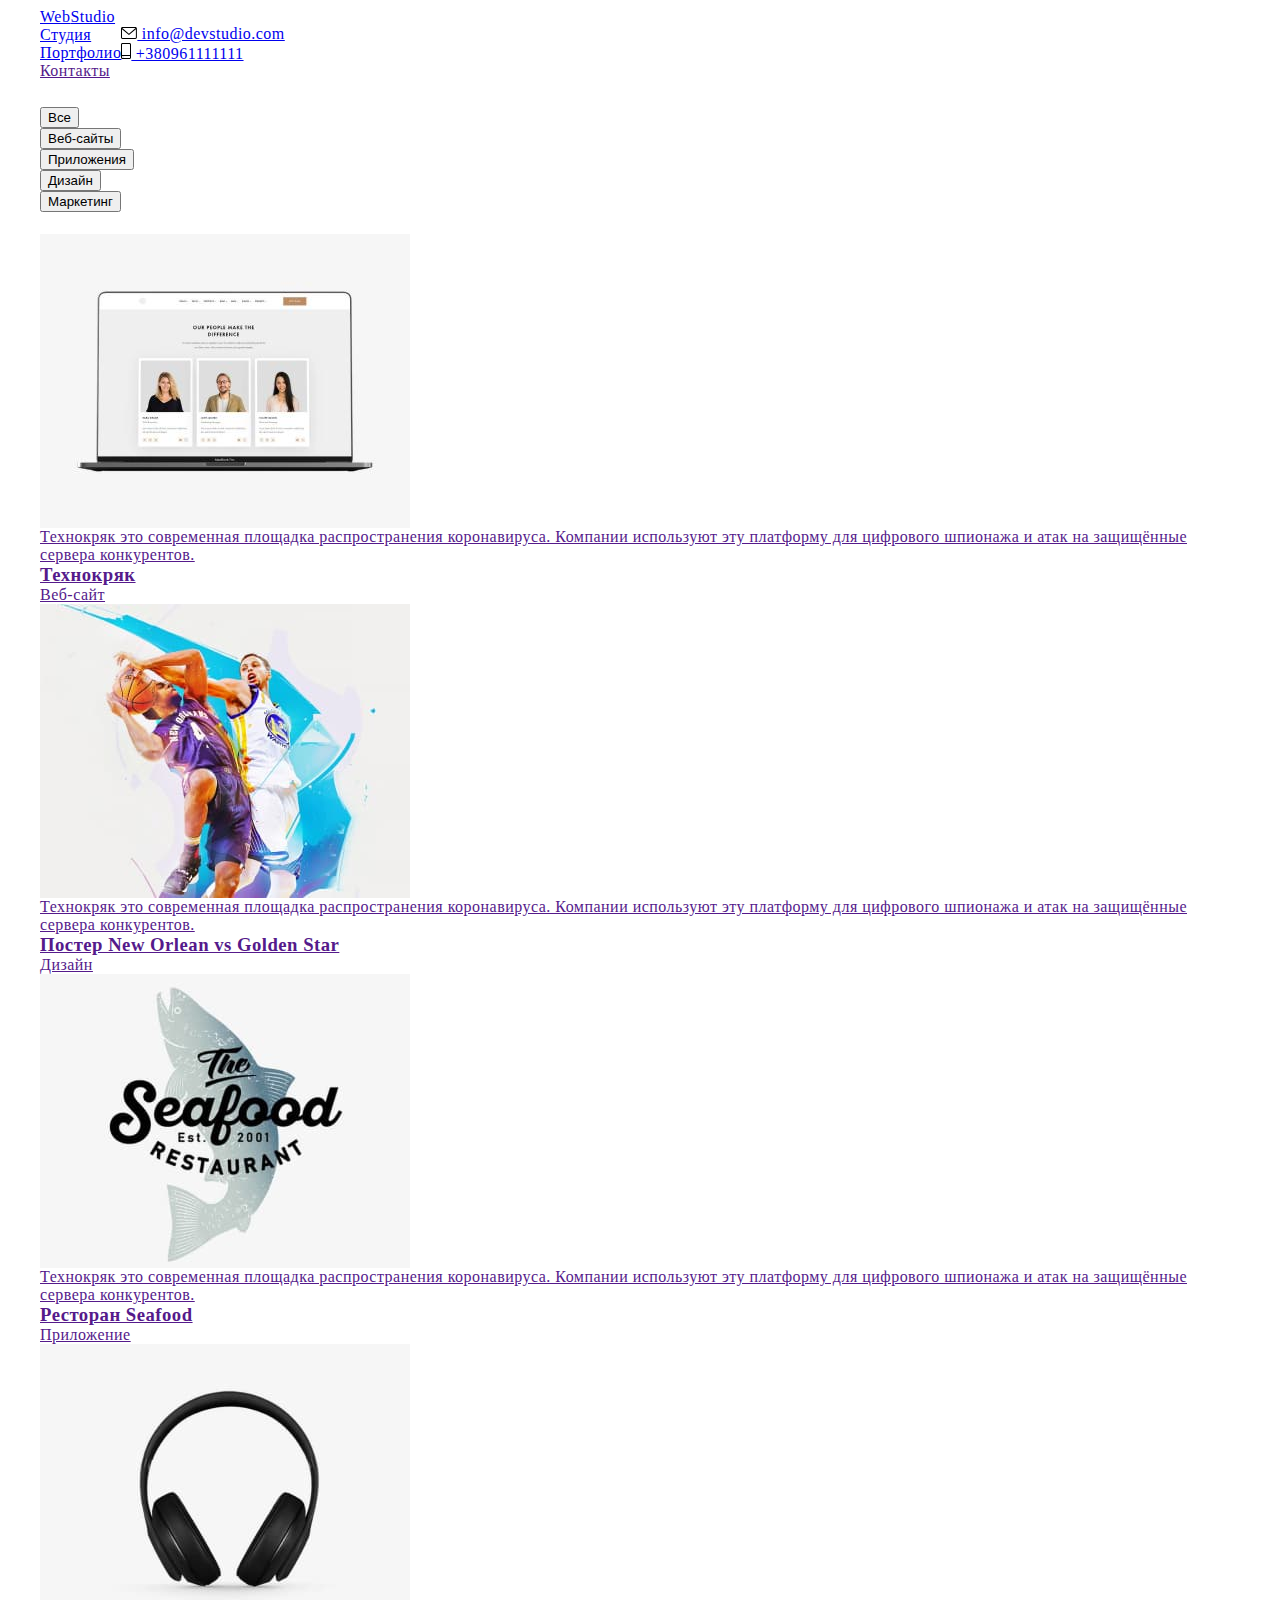
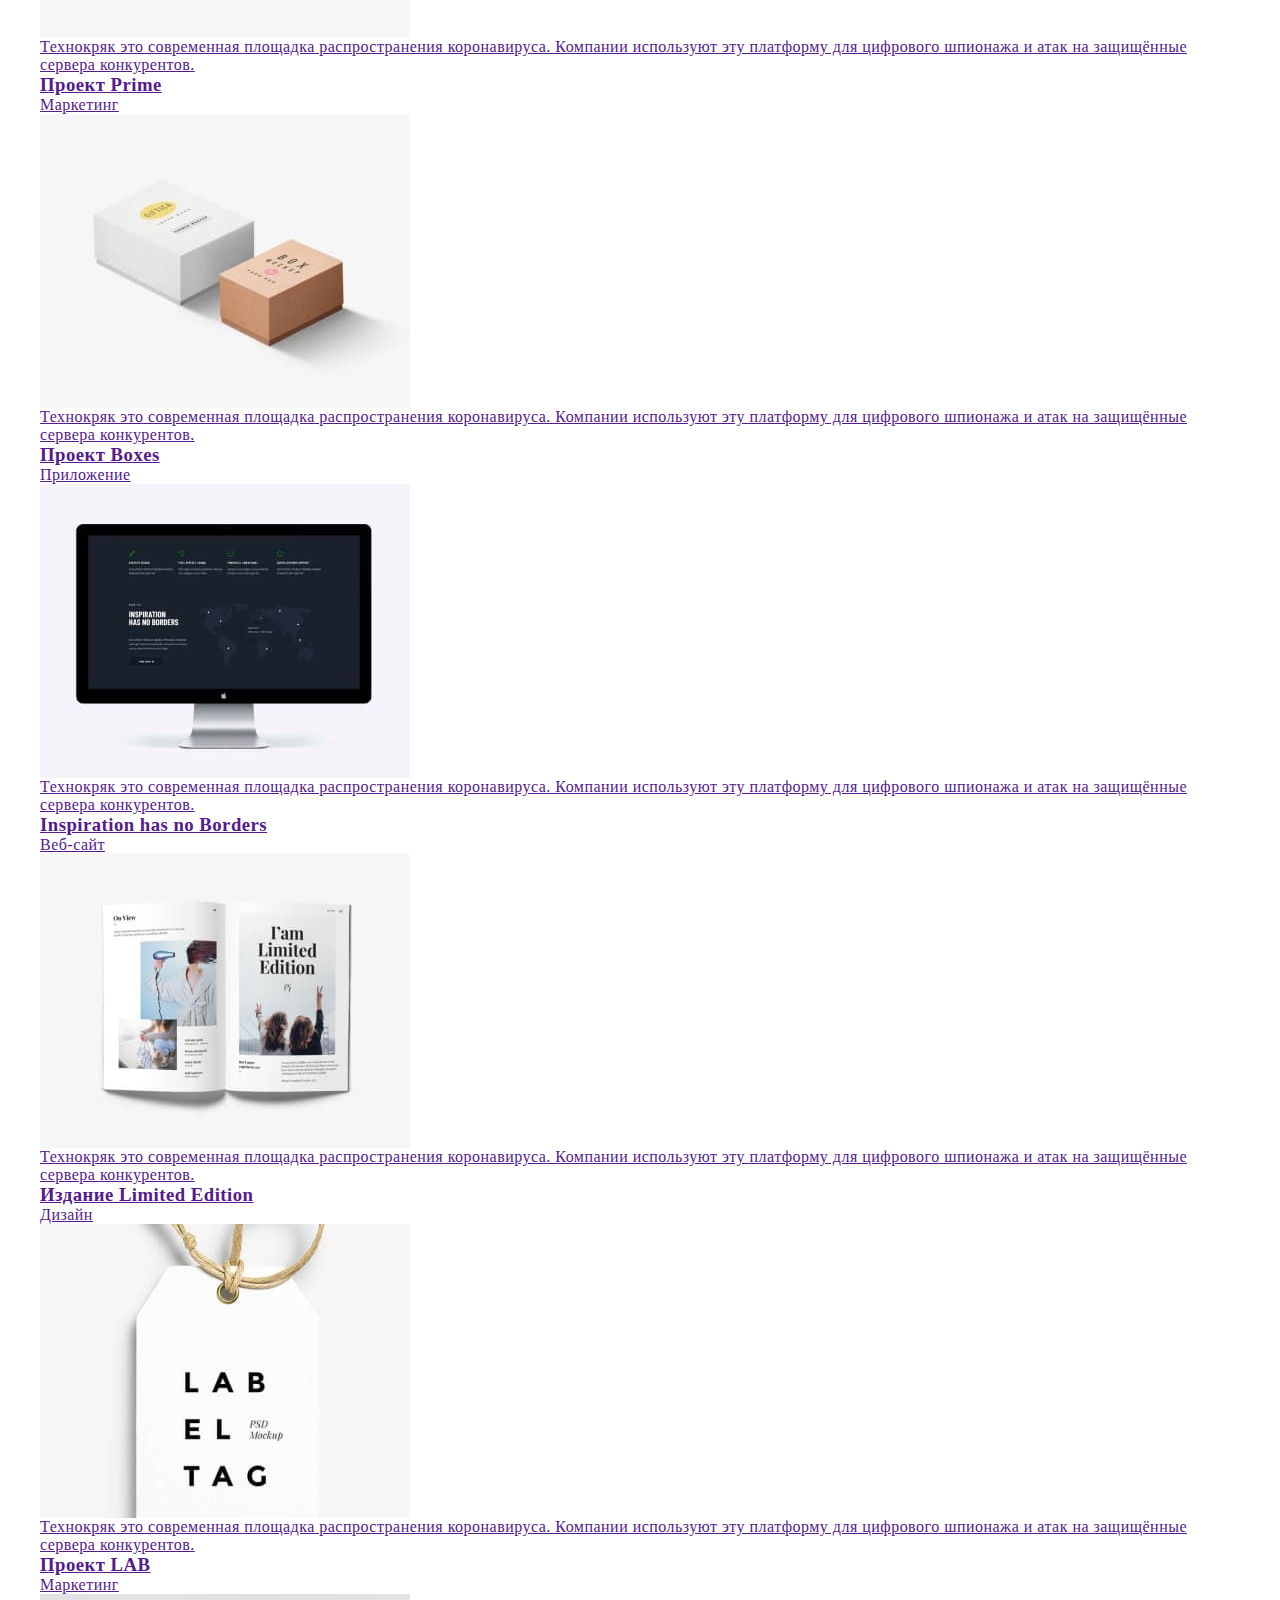
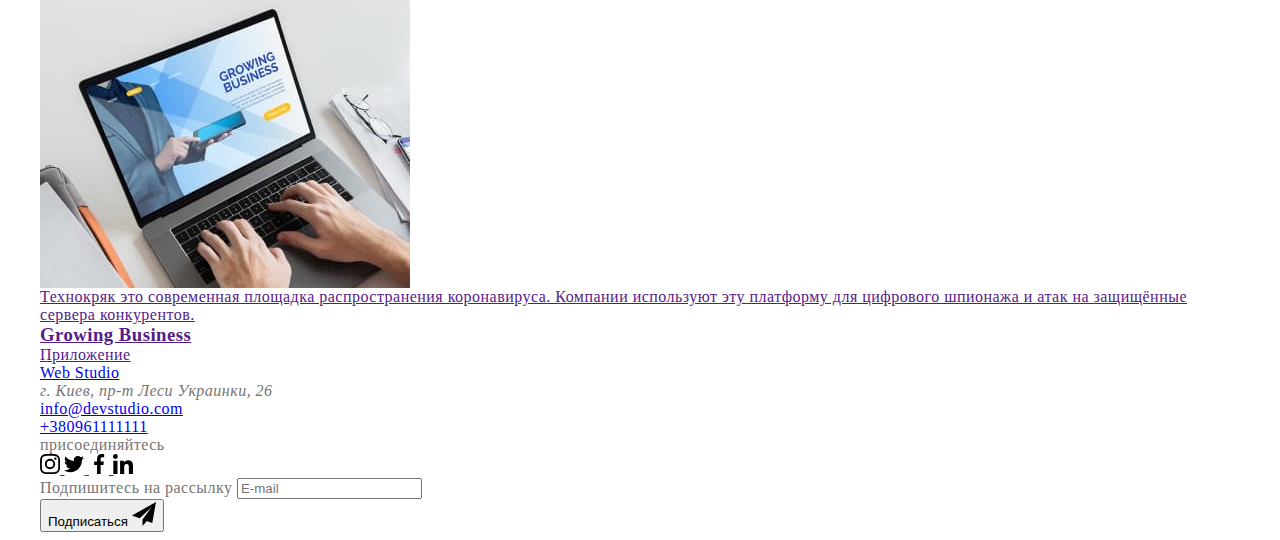
==== commit f6096170: "add SASS files" ====
--- a/portfolio.html
+++ b/portfolio.html
@@ -18,7 +18,7 @@
       crossorigin="anonymous"
       referrerpolicy="no-referrer"
     />
-    <link rel="stylesheet" href="./css/style.css" />
+    <link rel="stylesheet" href="./css/main.min.css" />
   </head>
   <body class="body">
     <header class="page-header">
--- a/css/main.min.css
+++ b/css/main.min.css
@@ -0,0 +1 @@
+body{color:#757575;font-family:Roboto sans-serif;letter-spacing:.03em;background-color:#fff}h1,h2,h3,h4,h5,h6,ul,p{margin:0;padding:0;list-style:none}.container{width:1200px;margin-left:auto;margin-right:auto;padding-left:15px;padding-right:15px}img{max-width:100%;height:auto;display:block}.hidden{visibility:hidden}.container-flex{display:flex;align-items:center}/*# sourceMappingURL=main.min.css.map */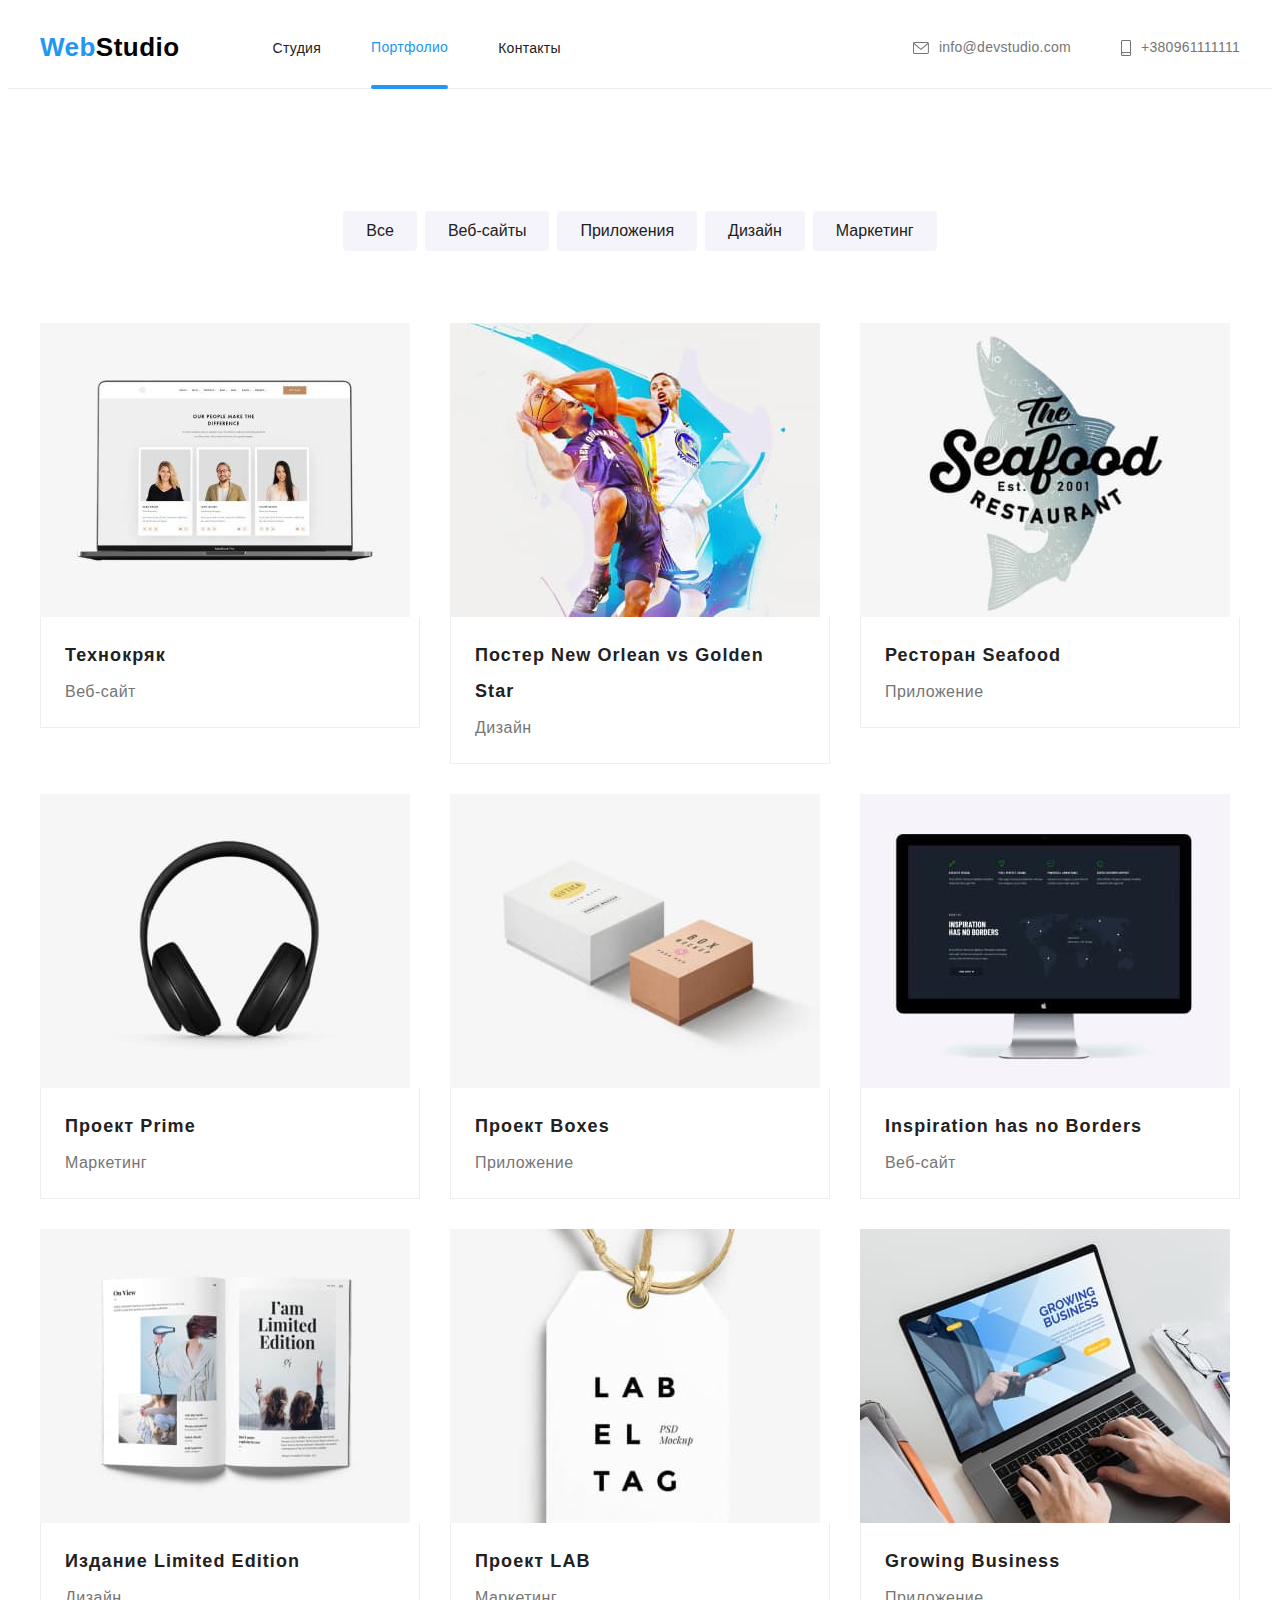
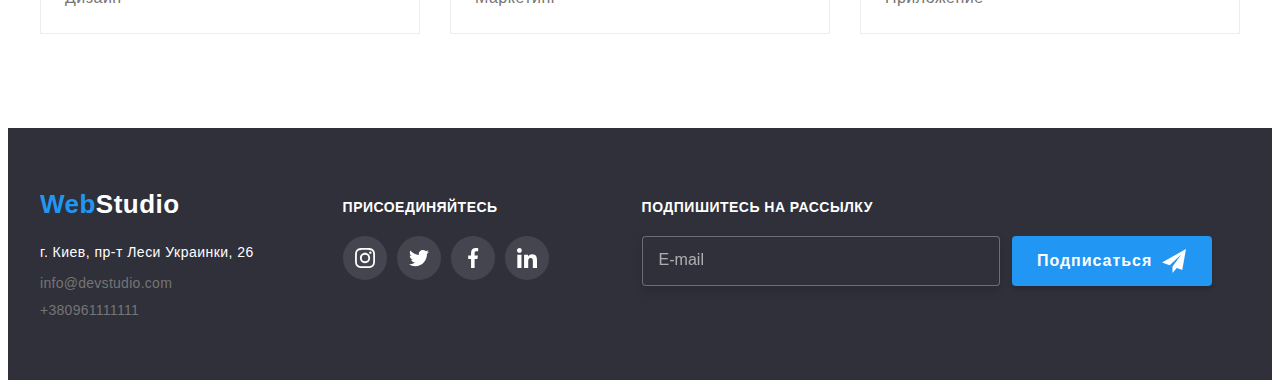
==== commit 36baaf40: "add fonts" ====
--- a/portfolio.html
+++ b/portfolio.html
@@ -5,12 +5,6 @@
     <meta http-equiv="X-UA-Compatible" content="IE=edge" />
     <meta name="viewport" content="width=device-width, initial-scale=1.0" />
     <title>Portfolio</title>
-    <link rel="preconnect" href="https://fonts.googleapis.com" />
-    <link rel="preconnect" href="https://fonts.gstatic.com" crossorigin />
-    <link
-      href="https://fonts.googleapis.com/css2?family=Raleway:wght@700&family=Roboto:wght@400;500;700;900&display=swap"
-      rel="stylesheet"
-    />
     <link
       rel="stylesheet"
       href="https://cdnjs.cloudflare.com/ajax/libs/modern-normalize/1.1.0/modern-normalize.min.css"
@@ -20,7 +14,7 @@
     />
     <link rel="stylesheet" href="./css/main.min.css" />
   </head>
-  <body class="body">
+  <body>
     <header class="page-header">
       <!-- Навигация по сайту -->
 
--- a/css/main.min.css
+++ b/css/main.min.css
@@ -1 +1,2 @@
-body{color:#757575;font-family:Roboto sans-serif;letter-spacing:.03em;background-color:#fff}h1,h2,h3,h4,h5,h6,ul,p{margin:0;padding:0;list-style:none}.container{width:1200px;margin-left:auto;margin-right:auto;padding-left:15px;padding-right:15px}img{max-width:100%;height:auto;display:block}.hidden{visibility:hidden}.container-flex{display:flex;align-items:center}/*# sourceMappingURL=main.min.css.map */+body{color:var(--primery-text-color);font-family:'Roboto', sans-serif;letter-spacing:0.03em;background-color:var(--accent-color)}.section{padding-top:94px;padding-bottom:94px}.section__title{font-weight:700;font-size:36px;line-height:1.16;text-align:center;color:var(--title-text-color);margin-bottom:var(--section-gap)}h1,h2,h3,h4,h5,h6,ul,p{margin:0;padding:0;list-style:none}img{max-width:100%;height:auto;display:block}@font-face{font-family:'Raleway';font-style:normal;font-weight:700;font-display:swap;src:url("./fonts/raleway-bold.woff") format("woff"),url("./fonts/raleway-bold.woff2") format("woff2")}@font-face{font-family:'Roboto';font-style:normal;font-weight:900;font-display:swap;src:url("./fonts/roboto-black-webfont.woff") format("woff"),url("./fonts/roboto-black-webfont.woff2") format("woff2")}@font-face{font-family:'Roboto';font-style:normal;font-weight:700;font-display:swap;src:url("./fonts/roboto-bold-webfont.woff") format("woff"),url("./fonts/roboto-bold-webfont.woff2") format("woff2")}@font-face{font-family:'Roboto';font-style:normal;font-weight:500;font-display:swap;src:url("./fonts/roboto-medium-webfont.woff") format("woff"),url("./fonts/roboto-medium-webfont.woff2") format("woff2")}@font-face{font-family:'Roboto';font-style:normal;font-weight:400;font-display:swap;src:url("./fonts/roboto-regular-webfont.woff") format("woff"),url("./fonts/roboto-regular-webfont.woff2") format("woff2")}:root{--primery-text-color: #757575;--title-text-color: #212121;--accent-color: #fff;--style-color: #2196f3;--secondary-style-color: #188ce8;--social-links-color: #afb1b8;--gap: 30px;--section-gap: 50px}.container{width:1200px;padding-left:15px;padding-right:15px}.footer-container{display:-webkit-box;display:-ms-flexbox;display:flex}.container-flex,.navigation,.site-nav,.contacts,.contacts__link,.features__background-icon,.clients__link,.modal-form__policy,.form-footer__btn,.team__social-link,.social-footer__link{display:-webkit-box;display:-ms-flexbox;display:flex;-webkit-box-align:center;-ms-flex-align:center;align-items:center}.container,.hero,.hero__title,.features__icon,.modal-form,.modal-form__send-button{margin-left:auto;margin-right:auto}.hero__btn,.modal-form__send-button,.form-footer__btn{cursor:pointer;font-weight:700;font-size:16px;line-height:1.87;letter-spacing:0.06em;-webkit-box-align:center;-ms-flex-align:center;align-items:center;-webkit-box-shadow:0px 4px 4px rgba(0,0,0,0.15);box-shadow:0px 4px 4px rgba(0,0,0,0.15);border:1px solid transparent;border-radius:4px;color:var(--accent-color);background:var(--style-color);-webkit-transition:background 250ms cubic-bezier(0.4, 0, 0.2, 1);transition:background 250ms cubic-bezier(0.4, 0, 0.2, 1)}.hidden{visibility:hidden}.page-header{border-bottom:1px solid #ececec}.site-nav__list+.site-nav__list{margin-left:var(--section-gap)}.site-nav__link{font-weight:500;font-size:14px;line-height:1.14;letter-spacing:0.02em;text-decoration:none;padding-top:32px;padding-bottom:32px;color:var(--title-text-color);-webkit-transition:color 250ms cubic-bezier(0.4, 0, 0.2, 1);transition:color 250ms cubic-bezier(0.4, 0, 0.2, 1)}.site-nav__link:hover,.site-nav__link:focus{color:var(--style-color)}.site-nav__link--style{color:var(--style-color);position:relative;display:-webkit-box;display:-ms-flexbox;display:flex}.site-nav__link--style::after{content:'';width:100%;height:4px;position:absolute;bottom:-1px;background-color:var(--style-color);border-radius:2px}.contacts{margin-left:auto}.contacts__list+.contacts__list{margin-left:var(--section-gap)}.contacts__link{text-decoration:none;font-weight:500;font-size:14px;line-height:1.14;letter-spacing:0.02em;padding-top:32px;padding-bottom:32px;color:inherit;-webkit-transition:color 250ms cubic-bezier(0.4, 0, 0.2, 1);transition:color 250ms cubic-bezier(0.4, 0, 0.2, 1)}.contacts__link:hover,.contacts__link:focus{color:var(--style-color)}.contacts__icon{margin-right:10px;fill:currentColor}.footer-contacts{padding-top:60px;padding-bottom:60px}.footer-contacts__address{margin-bottom:9px;margin-top:20px;color:var(--accent-color);font-style:normal;font-size:14px;line-height:1.71}.footer-contacts__item+.footer-contacts__item{margin-top:9px}.footer-contacts__link{text-decoration:none;font-weight:500;font-size:14px;line-height:1.14;letter-spacing:0.02em;color:inherit;-webkit-transition:color 250ms cubic-bezier(0.4, 0, 0.2, 1);transition:color 250ms cubic-bezier(0.4, 0, 0.2, 1)}.footer-contacts__link:hover,.footer-contacts__link:focus{color:var(--style-color)}.hero{background-color:#2f303a;text-align:center;padding-top:200px;padding-bottom:280px;max-width:1600px;background-image:-webkit-gradient(linear, left top, right top, from(rgba(47,48,58,0.4)), to(rgba(47,48,58,0.4))),url(../images/img.jpg);background-image:linear-gradient(to right, rgba(47,48,58,0.4), rgba(47,48,58,0.4)),url(../images/img.jpg);background-repeat:no-repeat;background-size:cover;background-position:center}.hero__title{font-weight:900;font-size:44px;line-height:1.36;letter-spacing:0.06em;text-transform:uppercase;color:var(--accent-color);max-width:696px;margin-bottom:var(--gap)}.features__list{display:-webkit-box;display:-ms-flexbox;display:flex;-ms-flex-wrap:wrap;flex-wrap:wrap;margin-left:calc(-1 * var(--gap));margin-top:calc(-1 * var(--gap))}.features__item{-ms-flex-preferred-size:calc(100% / 4 - var(--gap));flex-basis:calc(100% / 4 - var(--gap));margin-left:var(--gap);margin-top:var(--gap)}.features__background-icon{background:#f5f4fa;border-radius:4px;margin-bottom:var(--gap);height:120px}.features__subtitle{font-weight:700;font-size:14px;line-height:1.14;text-transform:uppercase;color:var(--title-text-color);margin-bottom:10px}.features__text{font-size:14px;line-height:1.71}.section--gap{padding-top:0}.images__list{display:-webkit-box;display:-ms-flexbox;display:flex;margin-left:calc(-1 * var(--gap));margin-top:calc(-1 * var(--gap))}.images__item{position:relative}.images__item{-ms-flex-preferred-size:calc(100% / 3 - var(--gap));flex-basis:calc(100% / 3 - var(--gap));margin-left:var(--gap);margin-top:var(--gap)}.images__description{position:absolute;top:224px;min-width:370px;min-height:70px;background:rgba(47,48,58,0.8);font-weight:700;font-size:14px;line-height:1.14;text-align:center;text-transform:uppercase;color:#ffffff;padding-top:27px}.section--color{background-color:#f5f4fa}.team__list{display:-webkit-box;display:-ms-flexbox;display:flex;-ms-flex-wrap:wrap;flex-wrap:wrap;margin-left:calc(-1 * var(--gap));margin-top:calc(-1 * var(--gap))}.team__member{-ms-flex-preferred-size:calc(100% / 4 - var(--gap));flex-basis:calc(100% / 4 - var(--gap));margin-left:var(--gap);margin-top:var(--gap);background-color:var(--accent-color);-webkit-box-shadow:0px 1px 3px rgba(0,0,0,0.12),0px 1px 1px rgba(0,0,0,0.14),0px 2px 1px rgba(0,0,0,0.2);box-shadow:0px 1px 3px rgba(0,0,0,0.12),0px 1px 1px rgba(0,0,0,0.14),0px 2px 1px rgba(0,0,0,0.2);border-radius:0px 0px 4px 4px}.team__member-description{padding-top:var(--gap);padding-bottom:var(--gap)}.team__member-name{font-weight:500;font-size:16px;line-height:1.87;text-align:center;color:var(--title-text-color);margin-bottom:10px}.team__member-direction{font-size:16px;line-height:1.87;text-align:center;margin-bottom:16px}.team__img-container{display:-webkit-box;display:-ms-flexbox;display:flex;-webkit-box-pack:center;-ms-flex-pack:center;justify-content:center}.clients__list{display:-webkit-box;display:-ms-flexbox;display:flex}.clients__item+.clients__item{margin-left:var(--gap)}.clients__link{-webkit-box-pack:center;-ms-flex-pack:center;justify-content:center;width:170px;height:92px;border:1px solid #afb1b8;-webkit-filter:drop-shadow(0px 4px 4px rgba(0,0,0,0.25));filter:drop-shadow(0px 4px 4px rgba(0,0,0,0.25));border-radius:4px;fill:var(--social-links-color);-webkit-transition:fill 250ms cubic-bezier(0.4, 0, 0.2, 1),border-color 250ms cubic-bezier(0.4, 0, 0.2, 1);transition:fill 250ms cubic-bezier(0.4, 0, 0.2, 1),border-color 250ms cubic-bezier(0.4, 0, 0.2, 1)}.clients__link:hover,.clients__link:focus{fill:var(--style-color);border-color:var(--style-color)}.footer{background-color:#2f303a}.product__list{display:-webkit-box;display:-ms-flexbox;display:flex;-ms-flex-wrap:wrap;flex-wrap:wrap;margin-left:calc(-1 * var(--gap));margin-top:calc(-1 * var(--gap))}.product__item{-ms-flex-preferred-size:calc(100% / 3 - var(--gap));flex-basis:calc(100% / 3 - var(--gap));margin-left:var(--gap);margin-top:var(--gap);-webkit-transition:-webkit-box-shadow 250ms cubic-bezier(0.4, 0, 0.2, 1);transition:-webkit-box-shadow 250ms cubic-bezier(0.4, 0, 0.2, 1);transition:box-shadow 250ms cubic-bezier(0.4, 0, 0.2, 1);transition:box-shadow 250ms cubic-bezier(0.4, 0, 0.2, 1), -webkit-box-shadow 250ms cubic-bezier(0.4, 0, 0.2, 1)}.product__item:hover,.product__item:focus{-webkit-box-shadow:0px 1px 1px rgba(0,0,0,0.12),0px 4px 4px rgba(0,0,0,0.06),1px 4px 6px rgba(0,0,0,0.16);box-shadow:0px 1px 1px rgba(0,0,0,0.12),0px 4px 4px rgba(0,0,0,0.06),1px 4px 6px rgba(0,0,0,0.16)}.product__link{color:inherit;text-decoration:none}.product__thumb{position:relative;overflow:hidden}.product__overlay{position:absolute;-webkit-transform:translateY(100%);transform:translateY(100%);top:0;left:0;width:100%;height:100%;background:rgba(33,150,243,0.9);-webkit-transition:-webkit-transform 250ms cubic-bezier(0.4, 0, 0.2, 1);transition:-webkit-transform 250ms cubic-bezier(0.4, 0, 0.2, 1);transition:transform 250ms cubic-bezier(0.4, 0, 0.2, 1);transition:transform 250ms cubic-bezier(0.4, 0, 0.2, 1), -webkit-transform 250ms cubic-bezier(0.4, 0, 0.2, 1)}.product__item:hover .product__overlay,.product__item:focus .product__overlay{opacity:1;-webkit-transform:translateY(0);transform:translateY(0)}.product__text{position:absolute;bottom:173px;top:63px;padding-left:24px;padding-right:24px;font-size:18px;line-height:1.55;color:var(--accent-color)}.product__content{padding:20px 24px;border-bottom:1px solid #eeeeee;border-left:1px solid #eeeeee;border-right:1px solid #eeeeee}.product__name{font-weight:700;font-size:18px;line-height:2;letter-spacing:0.06em;color:var(--title-text-color);margin-bottom:4px}.product__type{font-size:16px;line-height:1.87}.logo{font-family:'Raleway', sans-serif;font-weight:700;font-size:26px;line-height:1.3;text-decoration:none;color:#000;margin-right:93px;display:-webkit-box;display:-ms-flexbox;display:flex}.logo__name--style{color:var(--style-color)}.logo__style-footer{color:var(--accent-color)}.backdrop{position:fixed;top:0;left:0;width:100%;height:100%;z-index:10;opacity:1;background:rgba(0,0,0,0.2);-webkit-transition:opacity 250ms cubic-bezier(0.4, 0, 0.2, 1),visibility 250ms cubic-bezier(0.4, 0, 0.2, 1);transition:opacity 250ms cubic-bezier(0.4, 0, 0.2, 1),visibility 250ms cubic-bezier(0.4, 0, 0.2, 1)}.backdrop.is-hidden .modal{-webkit-transform:translate(-50%, -50%) scale(0.1);transform:translate(-50%, -50%) scale(0.1)}.is-hidden{opacity:0;pointer-events:none;visibility:hidden}.modal{position:absolute;top:50%;left:50%;-webkit-transform:translate(-50%, -50%) scale(1);transform:translate(-50%, -50%) scale(1);min-width:528px;min-height:581px;background:var(--accent-color);-webkit-box-shadow:0px 1px 3px rgba(0,0,0,0.12),0px 1px 1px rgba(0,0,0,0.14),0px 2px 1px rgba(0,0,0,0.2);box-shadow:0px 1px 3px rgba(0,0,0,0.12),0px 1px 1px rgba(0,0,0,0.14),0px 2px 1px rgba(0,0,0,0.2);border-radius:4px;-webkit-transition:-webkit-transform 250ms cubic-bezier(0.4, 0, 0.2, 1);transition:-webkit-transform 250ms cubic-bezier(0.4, 0, 0.2, 1);transition:transform 250ms cubic-bezier(0.4, 0, 0.2, 1);transition:transform 250ms cubic-bezier(0.4, 0, 0.2, 1), -webkit-transform 250ms cubic-bezier(0.4, 0, 0.2, 1)}.modal__title{margin-top:40px;margin-bottom:12px;font-weight:700;font-size:20px;line-height:1.15;color:var(--title-text-color)}.modal-form{width:448px}.modal-form__label{position:relative;display:-webkit-box;display:-ms-flexbox;display:flex;-webkit-box-orient:vertical;-webkit-box-direction:normal;-ms-flex-direction:column;flex-direction:column}.modal-form__label+.modal-form__label{margin-top:10px}.modal-form__label:focus-within{fill:var(--style-color)}.modal-form__text{margin-bottom:4px;text-align:start;font-size:12px;line-height:1.16;letter-spacing:0.01em;color:var(--primery-text-color)}.modal-form__input{width:448px;height:40px;padding-left:42px;border:1px solid rgba(33,33,33,0.2);border-radius:4px;outline:none;cursor:pointer;-webkit-transition:border-color 250ms cubic-bezier(0.4, 0, 0.2, 1);transition:border-color 250ms cubic-bezier(0.4, 0, 0.2, 1)}.modal-form__label:hover .modal-form__input,.modal-form__label:focus .modal-form__input{border-color:var(--style-color)}.modal-form__input:focus-within{border-color:var(--style-color)}.modal-form__icon{position:absolute;bottom:11px;left:12px;cursor:pointer;-webkit-transition:fill 250ms cubic-bezier(0.4, 0, 0.2, 1);transition:fill 250ms cubic-bezier(0.4, 0, 0.2, 1)}.modal-form__label:hover .modal-form__icon{fill:var(--style-color)}.modal-form__comment{margin-bottom:4px;width:448px;height:120px;padding:12px 16px;resize:none;border:1px solid rgba(33,33,33,0.2);-webkit-box-sizing:border-box;box-sizing:border-box;border-radius:4px;outline:none;cursor:pointer;-webkit-transition:border-color 250ms cubic-bezier(0.4, 0, 0.2, 1);transition:border-color 250ms cubic-bezier(0.4, 0, 0.2, 1)}.modal-form__comment::-webkit-input-placeholder{font-size:14px;line-height:1.14;letter-spacing:0.01em;color:rgba(117,117,117,0.5)}.modal-form__comment:-ms-input-placeholder{font-size:14px;line-height:1.14;letter-spacing:0.01em;color:rgba(117,117,117,0.5)}.modal-form__comment::-ms-input-placeholder{font-size:14px;line-height:1.14;letter-spacing:0.01em;color:rgba(117,117,117,0.5)}.modal-form__comment::placeholder{font-size:14px;line-height:1.14;letter-spacing:0.01em;color:rgba(117,117,117,0.5)}.modal-form__comment:hover,.modal-form__comment:focus,.modal-form__comment:focus-within{border-color:var(--style-color)}.modal-form__policy{position:relative;margin-top:20px;margin-bottom:var(--gap);-webkit-box-pack:center;-ms-flex-pack:center;justify-content:center;cursor:pointer}.modal-form__checkbox{position:absolute;width:1px;height:1px;margin:-1px;border:0;padding:0;clip:rect(0 0 0 0);overflow:hidden}.modal-form__icon-check{width:16px;height:15px;border:2px solid var(--title-text-color);border-radius:4px}.modal-form__checkbox:checked+.modal-form__icon-check{border-color:var(--style-color);background-color:var(--style-color);background-image:url("../images/check.svg");background-size:contain;background-origin:border-box}.modal-form__term{font-size:14px;line-height:1.71;letter-spacing:0.03em;color:var(--primery-text-color);margin-left:7px}.modal-form__link-term{color:var(--style-color);font-size:14px;line-height:1.71;letter-spacing:0.03em}.form-footer{display:-webkit-box;display:-ms-flexbox;display:flex;margin-left:93px;padding-top:72px;padding-bottom:94px;font-weight:700;font-size:14px;line-height:1.14;text-transform:uppercase;color:var(--accent-color)}.form-footer__direction{display:-webkit-box;display:-ms-flexbox;display:flex;-webkit-box-orient:vertical;-webkit-box-direction:normal;-ms-flex-direction:column;flex-direction:column}.form-footer__label{margin-bottom:20px}.form-footer__input{width:358px;height:50px;background:#2f303a;color:rgba(255,255,255,0.6);padding:15px 295px 15px 16px;border:1px solid rgba(255,255,255,0.3);-webkit-box-sizing:border-box;box-sizing:border-box;-webkit-filter:drop-shadow(0px 4px 4px rgba(0,0,0,0.15));filter:drop-shadow(0px 4px 4px rgba(0,0,0,0.15));border-radius:4px;cursor:pointer;-webkit-transition:border-color 250ms cubic-bezier(0.4, 0, 0.2, 1);transition:border-color 250ms cubic-bezier(0.4, 0, 0.2, 1)}.form-footer__input::-webkit-input-placeholder{font-size:16px;line-height:1.25;color:rgba(255,255,255,0.6)}.form-footer__input:-ms-input-placeholder{font-size:16px;line-height:1.25;color:rgba(255,255,255,0.6)}.form-footer__input::-ms-input-placeholder{font-size:16px;line-height:1.25;color:rgba(255,255,255,0.6)}.form-footer__input::placeholder{font-size:16px;line-height:1.25;color:rgba(255,255,255,0.6)}.form-footer__input:hover,.form-footer__input:focus{border-color:var(--style-color)}.hero__btn{padding:10px 32px}.hero__btn:hover,.hero__btn:focus{background-color:var(--secondary-style-color)}.modal__close-btn{position:absolute;top:8px;right:8px;width:30px;height:30px;border-radius:50%;background:var(--accent-color);border:1px solid rgba(0,0,0,0.1);cursor:pointer;-webkit-transition:fill 250ms cubic-bezier(0.4, 0, 0.2, 1);transition:fill 250ms cubic-bezier(0.4, 0, 0.2, 1)}.modal__close-btn:hover,.modal__close-btn:focus{fill:var(--style-color)}.modal-form__send-button{height:50px;width:200px}.modal-form__send-button:hover,.modal-form__send-button:focus{background:var(--secondary-style-color)}.button__list{display:-webkit-box;display:-ms-flexbox;display:flex;-webkit-box-pack:center;-ms-flex-pack:center;justify-content:center;margin-bottom:var(--section-gap)}.button__item+.button__item{margin-left:8px}.button__filter{color:var(--title-text-color);background-color:#f5f4fa;cursor:pointer;-webkit-transition:background-color 250ms cubic-bezier(0.4, 0, 0.2, 1),color 250ms cubic-bezier(0.4, 0, 0.2, 1),-webkit-box-shadow 250ms cubic-bezier(0.4, 0, 0.2, 1);transition:background-color 250ms cubic-bezier(0.4, 0, 0.2, 1),color 250ms cubic-bezier(0.4, 0, 0.2, 1),-webkit-box-shadow 250ms cubic-bezier(0.4, 0, 0.2, 1);transition:background-color 250ms cubic-bezier(0.4, 0, 0.2, 1),color 250ms cubic-bezier(0.4, 0, 0.2, 1),box-shadow 250ms cubic-bezier(0.4, 0, 0.2, 1);transition:background-color 250ms cubic-bezier(0.4, 0, 0.2, 1),color 250ms cubic-bezier(0.4, 0, 0.2, 1),box-shadow 250ms cubic-bezier(0.4, 0, 0.2, 1),-webkit-box-shadow 250ms cubic-bezier(0.4, 0, 0.2, 1);font-family:inherit;font-weight:500;font-size:16px;line-height:1.62;text-align:center;padding:6px 22px;border:1px solid transparent;border-radius:4px}.button__filter:focus,.button__filter:hover{color:var(--accent-color);background-color:var(--style-color);-webkit-box-shadow:0px 3px 1px rgba(0,0,0,0.1),0px 1px 2px rgba(0,0,0,0.08),0px 2px 2px rgba(0,0,0,0.12);box-shadow:0px 3px 1px rgba(0,0,0,0.1),0px 1px 2px rgba(0,0,0,0.08),0px 2px 2px rgba(0,0,0,0.12)}.form-footer__btn{-webkit-box-pack:center;-ms-flex-pack:center;justify-content:center;margin-left:12px;margin-top:36px;height:50px;width:200px}.form-footer__btn:hover,.form-footer__btn:focus{background:var(--secondary-style-color)}.form-footer__icon-send{margin-left:10px;fill:currentColor}.team__social-link{border:none;border-radius:50%;height:44px;width:44px;-webkit-box-pack:center;-ms-flex-pack:center;justify-content:center;color:var(--social-links-color);-webkit-transition:background-color 250ms cubic-bezier(0.4, 0, 0.2, 1),color 250ms cubic-bezier(0.4, 0, 0.2, 1);transition:background-color 250ms cubic-bezier(0.4, 0, 0.2, 1),color 250ms cubic-bezier(0.4, 0, 0.2, 1)}.team__social-link:hover,.team__social-link:focus{color:var(--accent-color);background-color:var(--style-color)}.team__social-link+.team__social-link{margin-left:10px}.team__social-icon{fill:currentColor}.social-footer{margin-left:70px;padding-top:72px;padding-bottom:100px}.social-footer__text{font-weight:700;font-size:14px;line-height:1.14;text-transform:uppercase;color:var(--accent-color);margin-bottom:20px}.social-footer__flex{display:-webkit-box;display:-ms-flexbox;display:flex}.social-footer__link{border:none;border-radius:50%;height:44px;width:44px;-webkit-box-pack:center;-ms-flex-pack:center;justify-content:center;color:var(--accent-color);background-color:rgba(255,255,255,0.1);-webkit-transition:background-color 250ms cubic-bezier(0.4, 0, 0.2, 1),color 250ms cubic-bezier(0.4, 0, 0.2, 1);transition:background-color 250ms cubic-bezier(0.4, 0, 0.2, 1),color 250ms cubic-bezier(0.4, 0, 0.2, 1)}.social-footer__link:hover,.social-footer__link:focus{color:var(--accent-color);background-color:var(--style-color)}.social-footer__link+.social-footer__link{margin-left:10px}.social-footer__icon{fill:currentColor}
+/*# sourceMappingURL=main.min.css.map */